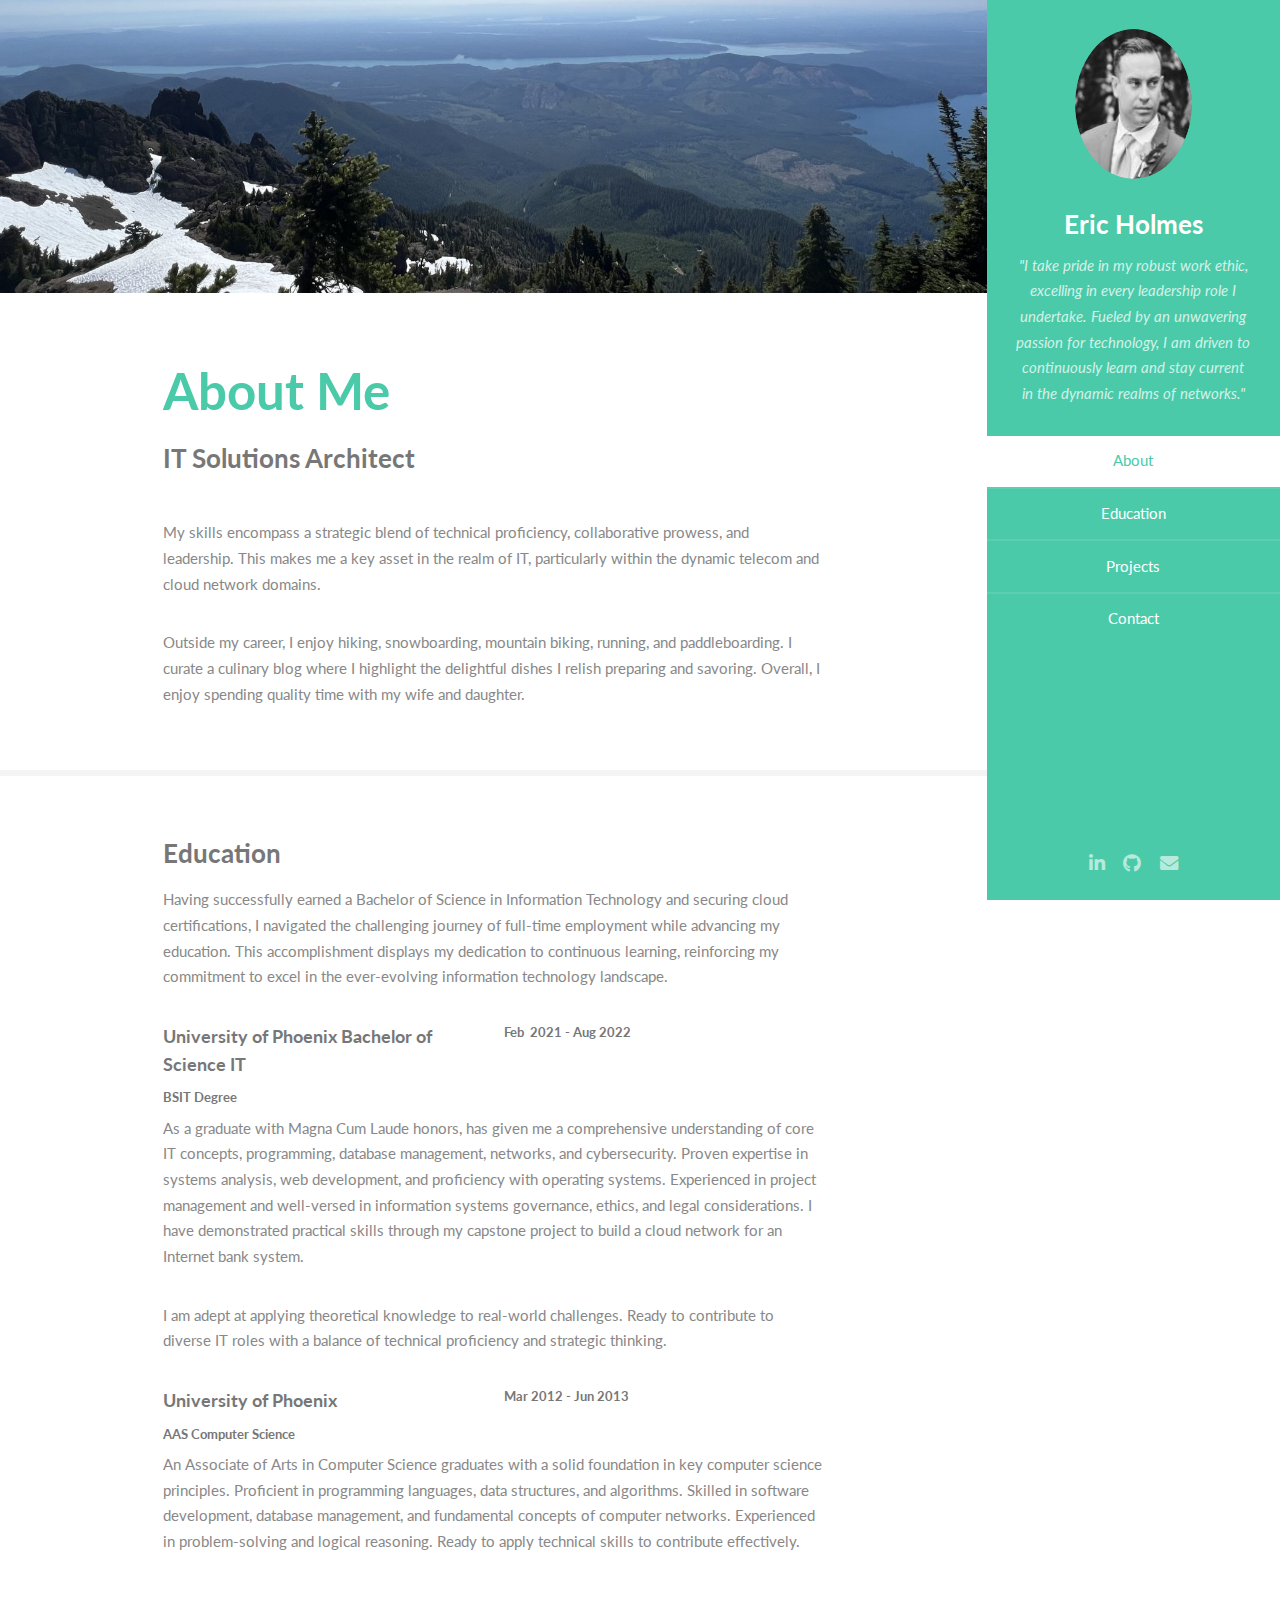
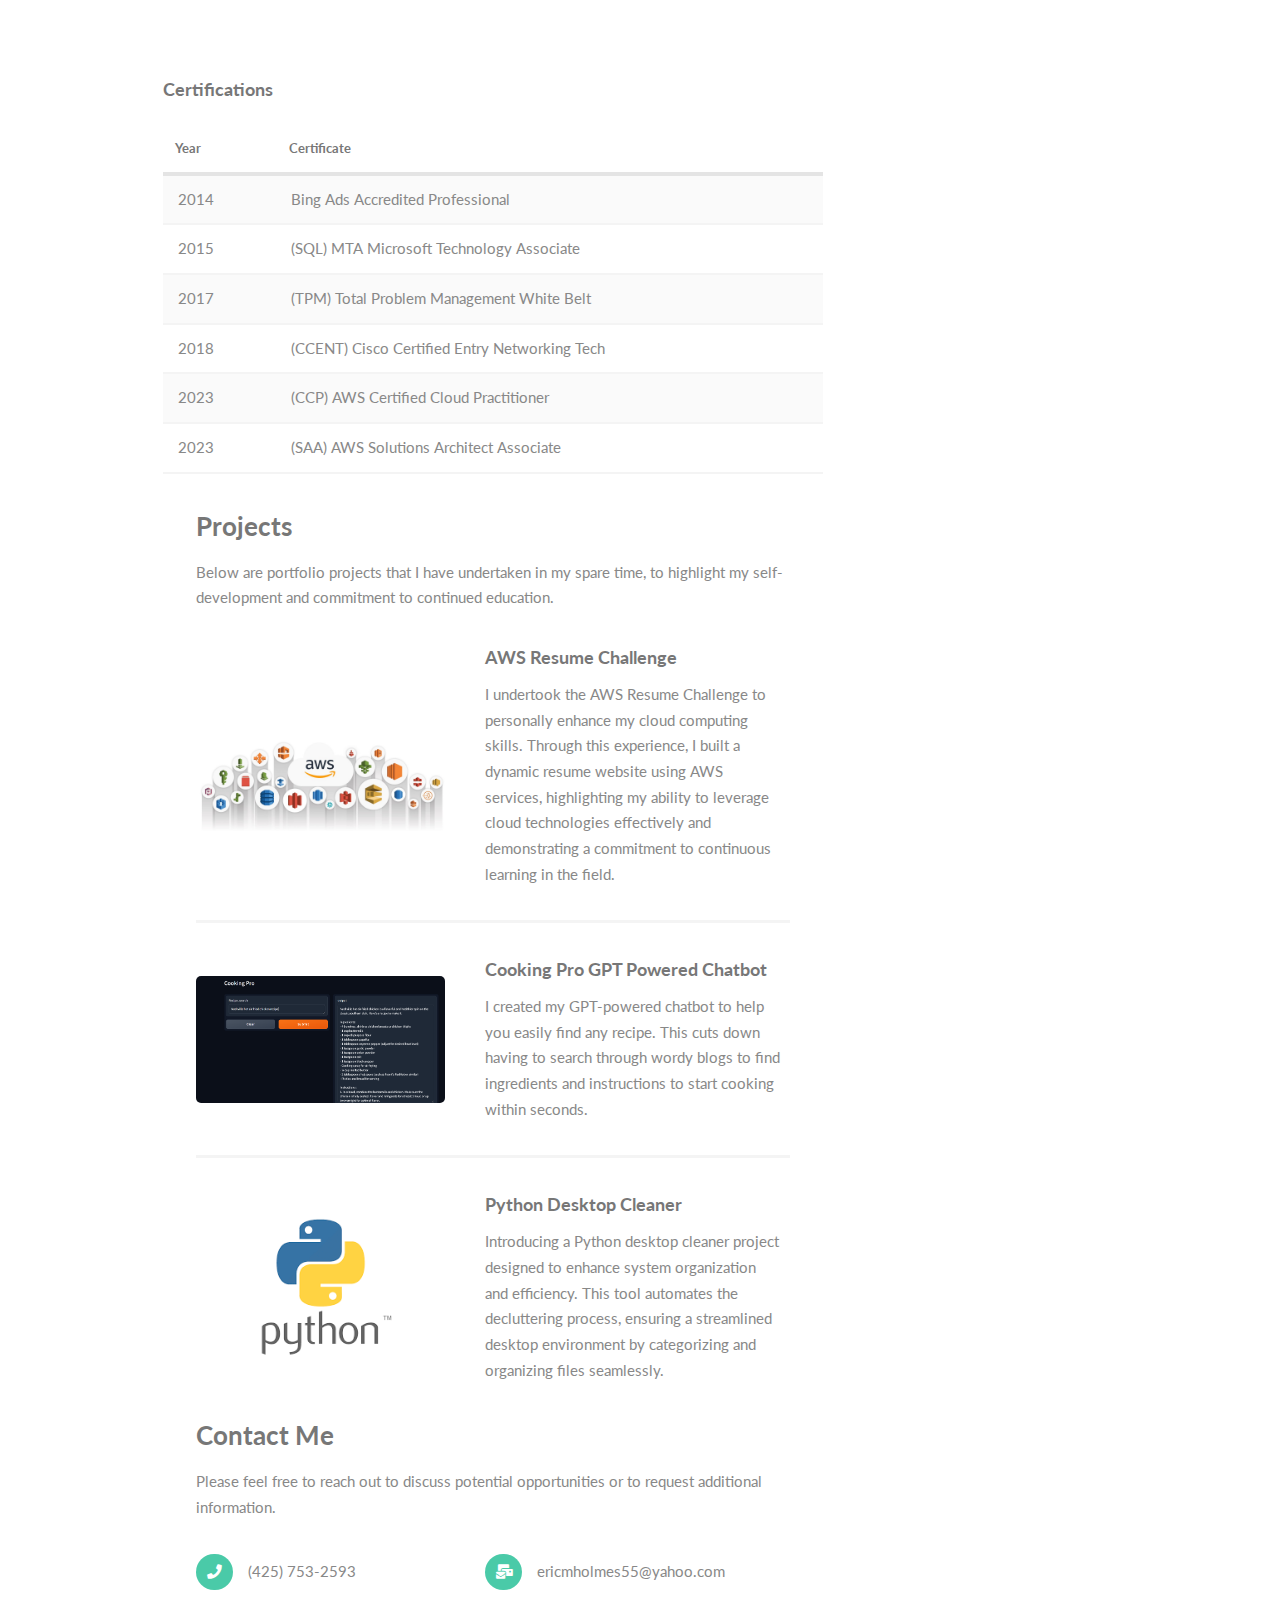
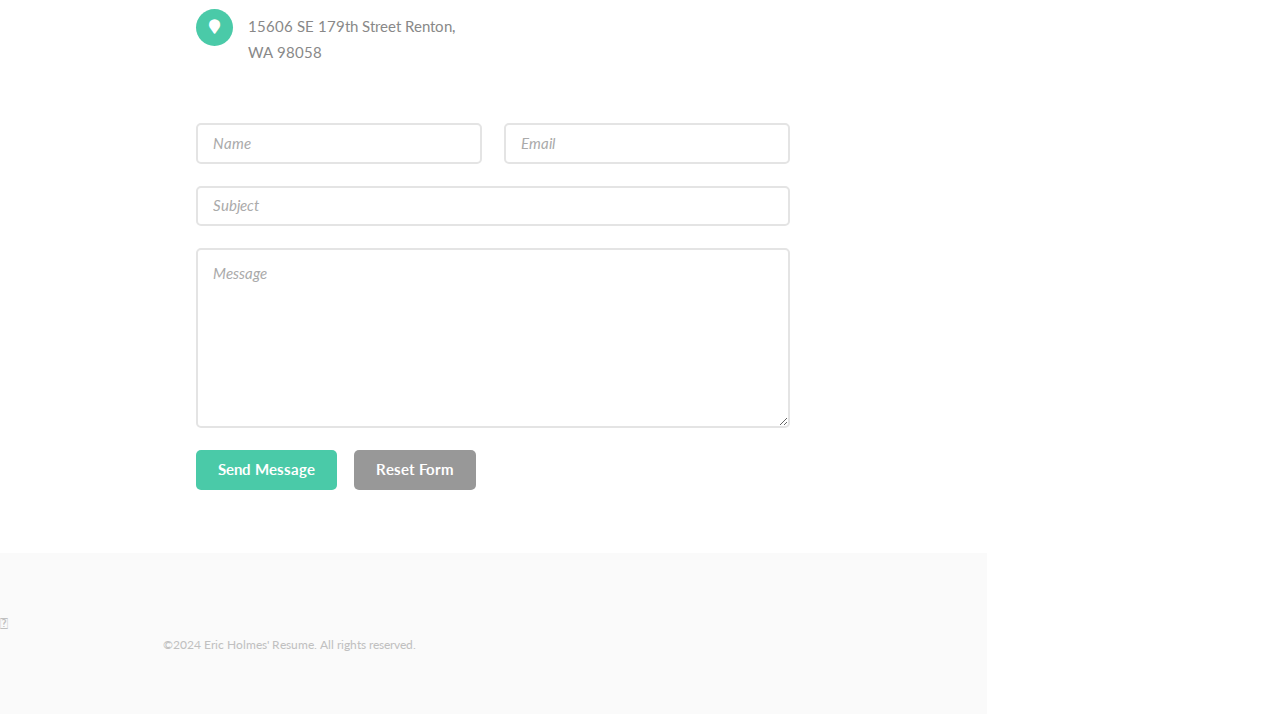
==== Website/index.html @ 9b48495c "html update" ====
<!DOCTYPE HTML>
<!--
Eric's Resume
-->
<html>
	<head>
		<title>Eric H Resume</title>
		<meta charset="utf-8" />
		<meta name="viewport" content="width=device-width, initial-scale=1, user-scalable=no" />
		<link rel="stylesheet" href="assets/css/main.css" />
	</head>
	<body class="is-preload">

		    <!-- Header -->
			<section id="header">
				<header>
					<span class="image avatar"><img src="images/IMG_2244.JPG" alt="" /></span>
					<h1 id="logo"><a href="#">Eric Holmes</a></h1>
					<p>"I take pride in my robust work ethic, excelling in every leadership role I undertake. Fueled by an unwavering passion for technology, I am driven to continuously learn and stay current in the dynamic realms of networks."</p>
				</header>
				<nav id="nav">
					<ul>
						<li><a href="#one" class="active">About</a></li>
						<li><a href="#two">Education</a></li>
						<li><a href="#three">Projects</a></li>
						<li><a href="#four">Contact</a></li>
					</ul>
				</nav>
				<footer>
					<ul class="icons">
						<li><a href="https://www.linkedin.com/in/eric-holmes-67002077/" class="icon brands fa-linkedin-in"><span class="label">LinkedIn</span></a></li>
						<li><a href="https://github.com/Holm3zkills" class="icon brands fa-github"><span class="label">GitHub</span></a></li>
						<li><a href="mailto:ericmholmes55@yahoo.com" class="icon solid fa-envelope"><span class="label">Email</span></a></li>
					</ul>
				</footer>
			</section>

		<!-- Wrapper -->
			<div id="wrapper">

				<!-- Main -->
					<div id="main">

						<!-- One -->
							<section id="one">
								<div class="image main" data-position="center">
									<img src="images/banner1.jpg" alt="" />
								</div>
								<div class="container">
									<header class="major">
										
										<h2>About Me</h2>
										<p>IT Solutions Architect</p>
									</header>
									
									<p>My skills encompass a strategic blend of technical proficiency, collaborative prowess, and leadership. This makes me a key asset in the realm of IT, particularly within the dynamic telecom and cloud network domains.</p>
									<p>Outside my career, I enjoy hiking, snowboarding, mountain biking, running, and paddleboarding. I curate a culinary blog where I highlight the delightful dishes I relish preparing and savoring. Overall, I enjoy spending quality time with my wife and daughter.</p>
								</div>
							</section>

						<!-- Two -->
							<section id="two">
								<div class="container">
									<h3>Education</h3>
									<p>Having successfully earned a Bachelor of Science in Information Technology and securing cloud certifications, I navigated the challenging journey of full-time employment while advancing my education. This accomplishment displays my dedication to continuous learning, reinforcing my commitment to excel in the ever-evolving information technology landscape.</p>
									
										<div class="row">
										<div class="col-6">
										  <h4>University of Phoenix Bachelor of Science IT&nbsp;</h4>
										</div>
										<div class="col-6">
										  <h5 class="text-right"><span aria-hidden="true"></span> Feb&nbsp; 2021 - Aug 2022</h5>
										</div>
									  </div>
									  <h5><span class="badge badge-secondary">BSIT Degree</span></h5>
									  <p>As a graduate with Magna Cum Laude honors, has given me a comprehensive understanding of core IT concepts, programming, database management, networks, and cybersecurity. Proven expertise in systems analysis, web development, and proficiency with operating systems. Experienced in project management and well-versed in information systems governance, ethics, and legal considerations. I have demonstrated practical skills through my capstone project to build a cloud network for an Internet bank system.&nbsp; &nbsp;&nbsp;</p>
									  <p>I am adept at applying theoretical knowledge to real-world challenges. Ready to contribute to diverse IT roles with a balance of technical proficiency and strategic thinking.&nbsp; &nbsp;&nbsp;</p>
							<div class="row">
									<div class="col-6">
										  <h4>University of Phoenix&nbsp;</h4>
										</div>
										<div class="col-6">
										  <h5 class="text-right"><span aria-hidden="true"></span> Mar 2012 - Jun 2013</h5>
										</div>
									  </div>
									  <h5><span class="badge badge-secondary">AAS Computer Science</span></h5>
									  <p>An Associate of Arts in Computer Science graduates with a solid foundation in key computer science principles. Proficient in programming languages, data structures, and algorithms. Skilled in software development, database management, and fundamental concepts of computer networks. Experienced in problem-solving and logical reasoning. Ready to apply technical skills to contribute effectively.</p>
									</div>
								
								<div class="container">
									<div class="col-6">
										<h4><span class="text-center">Certifications</span></h4>
								<p><table border="1">
												<thead>
													<tr>
														<th>&nbsp;Year</th>
														<th>&nbsp;Certificate</th>
													</tr>
												</thead>
												<tbody>
													<tr>
														<td>&nbsp;2014 &nbsp;</td>
														<td>&nbsp;Bing Ads Accredited Professional</td>
													</tr>
													<tr>
														<td>&nbsp;2015 </td>
														<td>&nbsp;(SQL) MTA Microsoft Technology Associate</td>
													</tr>
													<tr>
														<td>&nbsp;2017 </td>
														<td>&nbsp;(TPM) Total Problem Management White Belt </td>
													</tr>
													<tr>
														<td>&nbsp;2018 </td>
														<td>&nbsp;(CCENT) Cisco Certified Entry Networking Tech</td>
													</tr>
													<tr>
														<td>&nbsp;2023 </td>
														<td>&nbsp;(CCP) AWS Certified Cloud Practitioner</td>
													</tr>
													<tr>
														<td>&nbsp;2023 </td>
														<td>&nbsp;(SAA) AWS Solutions Architect Associate </td>
													</tr>
												</tbody>
											</table></p>
								</div>

						<!-- Three -->
							<section id="three">
								<div class="container">
									<h3>Projects</h3>
									<p>Below are portfolio projects that I have undertaken in my spare time, to highlight my self-development and commitment to continued education.</p>
									<div class="features">
										<article>
											<a href="#" class="image"><img src="images/Group-169-3.jpg" alt="" /></a>
											<div class="inner">
												<h4>AWS Resume Challenge&nbsp;</h4>
												<p>I undertook the AWS Resume Challenge to personally enhance my cloud computing skills. Through this experience, I built a dynamic resume website using AWS services, highlighting my ability to leverage cloud technologies effectively and demonstrating a commitment to continuous learning in the field.</p>
											</div>
										</article>
										<article>
											<a href="#" class="image"><img src="images/Cookingpro.PNG" alt="" /></a>
											<div class="inner">
												<h4>Cooking Pro  GPT Powered Chatbot&nbsp;</h4>
												<p>I created my GPT-powered chatbot to help you easily find any recipe. This cuts down having to search through wordy blogs to find ingredients and instructions to start cooking within seconds.</p>
											</div>
										</article>
										<article>
											<a href="#" class="image"><img src="images/Python.png" alt="" /></a>
											<div class="inner">
												<h4>Python Desktop Cleaner&nbsp;</h4>
												<p>Introducing a Python desktop cleaner project designed to enhance system organization and efficiency. This tool automates the decluttering process, ensuring a streamlined desktop environment by categorizing and organizing files seamlessly.</p>
											</div>
										</article>
									</div>
								</div>
							</section>

						<!-- Four -->
							<section id="four">
								<div class="container">
									<h3>Contact Me</h3>
									<p>Please feel free to reach out to discuss potential opportunities or to request additional information.									<ul class="feature-icons">
										<li class="icon solid fa-phone">(425) 753-2593</li>
										<li class="icon solid fa-mail-bulk">ericmholmes55@yahoo.com</li>
										<li class="icon solid fa-map-marker">15606 SE 179th Street Renton, WA 98058</li>
									</ul></p>
									<form method="post" action="mailto:ericmholmes55@yahoo.com">
										<div class="row gtr-uniform">
											<div class="col-6 col-12-xsmall"><input type="text" id="name" placeholder="Name" required /></div>
											<div class="col-6 col-12-xsmall"><input type="email" name="email" id="email" placeholder="Email" /></div>
											<div class="col-12"><input type="text" id="subject" placeholder="Subject" /></div>
											<div class="col-12"><textarea name="message" id="message" placeholder="Message" rows="6"></textarea></div>
											<div class="col-12">
												<ul class="actions">
													<li><input type="submit" class="primary" value="Send Message"/></li>
													<li><input type="reset" value="Reset Form" /></li>
												</ul>
											</div>
										</div>
									</form>
								</div>
							</section>

						<!-- Five -->
						<!--
							<section id="five">
								<div class="container">
									<h3>Elements</h3>

									<section>
										<h4>Text</h4>
										<p>This is <b>bold</b> and this is <strong>strong</strong>. This is <i>italic</i> and this is <em>emphasized</em>.
										This is <sup>superscript</sup> text and this is <sub>subscript</sub> text.
										This is <u>underlined</u> and this is code: <code>for (;;) { ... }</code>. Finally, <a href="#">this is a link</a>.</p>
										<hr />
										<header>
											<h4>Heading with a Subtitle</h4>
											<p>Lorem ipsum dolor sit amet nullam id egestas urna aliquam</p>
										</header>
										<p>Nunc lacinia ante nunc ac lobortis. Interdum adipiscing gravida odio porttitor sem non mi integer non faucibus ornare mi ut ante amet placerat aliquet. Volutpat eu sed ante lacinia sapien lorem accumsan varius montes viverra nibh in adipiscing blandit tempus accumsan.</p>
										<header>
											<h5>Heading with a Subtitle</h5>
											<p>Lorem ipsum dolor sit amet nullam id egestas urna aliquam</p>
										</header>
										<p>Nunc lacinia ante nunc ac lobortis. Interdum adipiscing gravida odio porttitor sem non mi integer non faucibus ornare mi ut ante amet placerat aliquet. Volutpat eu sed ante lacinia sapien lorem accumsan varius montes viverra nibh in adipiscing blandit tempus accumsan.</p>
										<hr />
										<h2>Heading Level 2</h2>
										<h3>Heading Level 3</h3>
										<h4>Heading Level 4</h4>
										<h5>Heading Level 5</h5>
										<h6>Heading Level 6</h6>
										<hr />
										<h5>Blockquote</h5>
										<blockquote>Fringilla nisl. Donec accumsan interdum nisi, quis tincidunt felis sagittis eget tempus euismod. Vestibulum ante ipsum primis in faucibus vestibulum. Blandit adipiscing eu felis iaculis volutpat ac adipiscing accumsan faucibus. Vestibulum ante ipsum primis in faucibus lorem ipsum dolor sit amet nullam adipiscing eu felis.</blockquote>
										<h5>Preformatted</h5>
										<pre><code>i = 0;

while (!deck.isInOrder()) {
    print 'Iteration ' + i;
    deck.shuffle();
    i++;
}

print 'It took ' + i + ' iterations to sort the deck.';</code></pre>
									</section>

									<section>
										<h4>Lists</h4>
										<div class="row">
											<div class="col-6 col-12-xsmall">
												<h5>Unordered</h5>
												<ul>
													<li>Dolor pulvinar etiam magna etiam.</li>
													<li>Sagittis adipiscing lorem eleifend.</li>
													<li>Felis enim feugiat dolore viverra.</li>
												</ul>
												<h5>Alternate</h5>
												<ul class="alt">
													<li>Dolor pulvinar etiam magna etiam.</li>
													<li>Sagittis adipiscing lorem eleifend.</li>
													<li>Felis enim feugiat dolore viverra.</li>
												</ul>
											</div>
											<div class="col-6 col-12-xsmall">
												<h5>Ordered</h5>
												<ol>
													<li>Dolor pulvinar etiam magna etiam.</li>
													<li>Etiam vel felis at lorem sed viverra.</li>
													<li>Felis enim feugiat dolore viverra.</li>
													<li>Dolor pulvinar etiam magna etiam.</li>
													<li>Etiam vel felis at lorem sed viverra.</li>
													<li>Felis enim feugiat dolore viverra.</li>
												</ol>
												<h5>Icons</h5>
												<ul class="icons">
													<li><a href="#" class="icon brands fa-twitter"><span class="label">Twitter</span></a></li>
													<li><a href="#" class="icon brands fa-facebook-f"><span class="label">Facebook</span></a></li>
													<li><a href="#" class="icon brands fa-instagram"><span class="label">Instagram</span></a></li>
													<li><a href="#" class="icon brands fa-github"><span class="label">Github</span></a></li>
													<li><a href="#" class="icon brands fa-dribbble"><span class="label">Dribbble</span></a></li>
													<li><a href="#" class="icon brands fa-tumblr"><span class="label">Tumblr</span></a></li>
												</ul>
											</div>
										</div>
										<h5>Actions</h5>
										<ul class="actions">
											<li><a href="#" class="button primary">Default</a></li>
											<li><a href="#" class="button">Default</a></li>
											<li><a href="#" class="button alt">Default</a></li>
										</ul>
										<ul class="actions small">
											<li><a href="#" class="button primary small">Small</a></li>
											<li><a href="#" class="button small">Small</a></li>
											<li><a href="#" class="button alt small">Small</a></li>
										</ul>
										<div class="row">
											<div class="col-3 col-6-medium col-12-xsmall">
												<ul class="actions stacked">
													<li><a href="#" class="button primary">Default</a></li>
													<li><a href="#" class="button">Default</a></li>
													<li><a href="#" class="button alt">Default</a></li>
												</ul>
											</div>
											<div class="col-3 col-6 col-12-xsmall">
												<ul class="actions stacked">
													<li><a href="#" class="button primary small">Small</a></li>
													<li><a href="#" class="button small">Small</a></li>
													<li><a href="#" class="button alt small">Small</a></li>
												</ul>
											</div>
											<div class="col-3 col-6-medium col-12-xsmall">
												<ul class="actions stacked">
													<li><a href="#" class="button primary fit">Default</a></li>
													<li><a href="#" class="button fit">Default</a></li>
													<li><a href="#" class="button alt fit">Default</a></li>
												</ul>
											</div>
											<div class="col-3 col-6-medium col-12-xsmall">
												<ul class="actions stacked">
													<li><a href="#" class="button primary small fit">Small</a></li>
													<li><a href="#" class="button small fit">Small</a></li>
													<li><a href="#" class="button alt small fit">Small</a></li>
												</ul>
											</div>
										</div>
									</section>

									<section>
										<h4>Table</h4>
										<h5>Default</h5>
										<div class="table-wrapper">
											<table>
												<thead>
													<tr>
														<th>Name</th>
														<th>Description</th>
														<th>Price</th>
													</tr>
												</thead>
												<tbody>
													<tr>
														<td>Item One</td>
														<td>Ante turpis integer aliquet porttitor.</td>
														<td>29.99</td>
													</tr>
													<tr>
														<td>Item Two</td>
														<td>Vis ac commodo adipiscing arcu aliquet.</td>
														<td>19.99</td>
													</tr>
													<tr>
														<td>Item Three</td>
														<td> Morbi faucibus arcu accumsan lorem.</td>
														<td>29.99</td>
													</tr>
													<tr>
														<td>Item Four</td>
														<td>Vitae integer tempus condimentum.</td>
														<td>19.99</td>
													</tr>
													<tr>
														<td>Item Five</td>
														<td>Ante turpis integer aliquet porttitor.</td>
														<td>29.99</td>
													</tr>
												</tbody>
												<tfoot>
													<tr>
														<td colspan="2"></td>
														<td>100.00</td>
													</tr>
												</tfoot>
											</table>
										</div>

										<h5>Alternate</h5>
										<div class="table-wrapper">
											<table class="alt">
												<thead>
													<tr>
														<th>Name</th>
														<th>Description</th>
														<th>Price</th>
													</tr>
												</thead>
												<tbody>
													<tr>
														<td>Item One</td>
														<td>Ante turpis integer aliquet porttitor.</td>
														<td>29.99</td>
													</tr>
													<tr>
														<td>Item Two</td>
														<td>Vis ac commodo adipiscing arcu aliquet.</td>
														<td>19.99</td>
													</tr>
													<tr>
														<td>Item Three</td>
														<td> Morbi faucibus arcu accumsan lorem.</td>
														<td>29.99</td>
													</tr>
													<tr>
														<td>Item Four</td>
														<td>Vitae integer tempus condimentum.</td>
														<td>19.99</td>
													</tr>
													<tr>
														<td>Item Five</td>
														<td>Ante turpis integer aliquet porttitor.</td>
														<td>29.99</td>
													</tr>
												</tbody>
												<tfoot>
													<tr>
														<td colspan="2"></td>
														<td>100.00</td>
													</tr>
												</tfoot>
											</table>
										</div>
									</section>

									<section>
										<h4>Buttons</h4>
										<ul class="actions">
											<li><a href="#" class="button primary">Primary</a></li>
											<li><a href="#" class="button">Default</a></li>
											<li><a href="#" class="button alt">Alternate</a></li>
										</ul>
										<ul class="actions">
											<li><a href="#" class="button primary large">Large</a></li>
											<li><a href="#" class="button">Default</a></li>
											<li><a href="#" class="button alt small">Small</a></li>
										</ul>
										<ul class="actions fit">
											<li><a href="#" class="button primary fit">Fit</a></li>
											<li><a href="#" class="button fit">Fit</a></li>
											<li><a href="#" class="button alt fit">Fit</a></li>
										</ul>
										<ul class="actions fit small">
											<li><a href="#" class="button primary fit small">Fit + Small</a></li>
											<li><a href="#" class="button fit small">Fit + Small</a></li>
											<li><a href="#" class="button alt fit small">Fit + Small</a></li>
										</ul>
										<ul class="actions">
											<li><a href="#" class="button primary icon solid fa-download">Icon</a></li>
											<li><a href="#" class="button icon solid fa-download">Icon</a></li>
											<li><a href="#" class="button alt icon solid fa-check">Icon</a></li>
										</ul>
										<ul class="actions">
											<li><span class="button primary disabled">Primary</span></li>
											<li><span class="button disabled">Default</span></li>
											<li><span class="button alt disabled">Alternate</span></li>
										</ul>
									</section>

									<section>
										<h4>Form</h4>
										<form method="post" action="#">
											<div class="row gtr-uniform">
												<div class="col-6 col-12-xsmall">
													<input type="text" name="demo-name" id="demo-name" value="" placeholder="Name" />
												</div>
												<div class="col-6 col-12-xsmall">
													<input type="email" name="demo-email" id="demo-email" value="" placeholder="Email" />
												</div>
												<div class="col-12">
													<select name="demo-category" id="demo-category">
														<option value="">- Category -</option>
														<option value="1">Manufacturing</option>
														<option value="1">Shipping</option>
														<option value="1">Administration</option>
														<option value="1">Human Resources</option>
													</select>
												</div>
												<div class="col-4 col-12-medium">
													<input type="radio" id="demo-priority-low" name="demo-priority" checked>
													<label for="demo-priority-low">Low Priority</label>
												</div>
												<div class="col-4 col-12-medium">
													<input type="radio" id="demo-priority-normal" name="demo-priority">
													<label for="demo-priority-normal">Normal Priority</label>
												</div>
												<div class="col-4 col-12-medium">
													<input type="radio" id="demo-priority-high" name="demo-priority">
													<label for="demo-priority-high">High Priority</label>
												</div>
												<div class="col-6 col-12-medium">
													<input type="checkbox" id="demo-copy" name="demo-copy">
													<label for="demo-copy">Email me a copy of this message</label>
												</div>
												<div class="col-6 col-12-medium">
													<input type="checkbox" id="demo-human" name="demo-human" checked>
													<label for="demo-human">I am a human and not a robot</label>
												</div>
												<div class="col-12">
													<textarea name="demo-message" id="demo-message" placeholder="Enter your message" rows="6"></textarea>
												</div>
												<div class="col-12">
													<ul class="actions">
														<li><input type="submit" value="Send Message" /></li>
														<li><input type="reset" value="Reset" class="alt" /></li>
													</ul>
												</div>
											</div>
										</form>
									</section>

									<section>
										<h4>Image</h4>
										<h5>Fit</h5>
										<span class="image fit"><img src="images/banner.jpg" alt="" /></span>
										<div class="box alt">
											<div class="row gtr-50 gtr-uniform">
												<div class="col-4"><span class="image fit"><img src="images/pic01.jpg" alt="" /></span></div>
												<div class="col-4"><span class="image fit"><img src="images/pic02.jpg" alt="" /></span></div>
												<div class="col-4"><span class="image fit"><img src="images/pic03.jpg" alt="" /></span></div>
												<div class="col-4"><span class="image fit"><img src="images/pic02.jpg" alt="" /></span></div>
												<div class="col-4"><span class="image fit"><img src="images/pic03.jpg" alt="" /></span></div>
												<div class="col-4"><span class="image fit"><img src="images/pic01.jpg" alt="" /></span></div>
												<div class="col-4"><span class="image fit"><img src="images/pic03.jpg" alt="" /></span></div>
												<div class="col-4"><span class="image fit"><img src="images/pic01.jpg" alt="" /></span></div>
												<div class="col-4"><span class="image fit"><img src="images/pic02.jpg" alt="" /></span></div>
											</div>
										</div>
										<h5>Left &amp; Right</h5>
										<p><span class="image left"><img src="images/avatar.jpg" alt="" /></span>Fringilla nisl. Donec accumsan interdum nisi, quis tincidunt felis sagittis eget. tempus euismod. Vestibulum ante ipsum primis in faucibus vestibulum. Blandit adipiscing eu felis iaculis volutpat ac adipiscing accumsan eu faucibus. Integer ac pellentesque praesent tincidunt felis sagittis eget. tempus euismod. Vestibulum ante ipsum primis in faucibus vestibulum. Blandit adipiscing eu felis iaculis volutpat ac adipiscing accumsan eu faucibus. Integer ac pellentesque praesent. Donec accumsan interdum nisi, quis tincidunt felis sagittis eget. tempus euismod. Vestibulum ante ipsum primis in faucibus vestibulum. Blandit adipiscing eu felis iaculis volutpat ac adipiscing accumsan eu faucibus. Integer ac pellentesque praesent tincidunt felis sagittis eget. tempus euismod. Vestibulum ante ipsum primis in faucibus vestibulum. Blandit adipiscing eu felis iaculis volutpat ac adipiscing accumsan eu faucibus. Integer ac pellentesque praesent.</p>
										<p><span class="image right"><img src="images/avatar.jpg" alt="" /></span>Fringilla nisl. Donec accumsan interdum nisi, quis tincidunt felis sagittis eget. tempus euismod. Vestibulum ante ipsum primis in faucibus vestibulum. Blandit adipiscing eu felis iaculis volutpat ac adipiscing accumsan eu faucibus. Integer ac pellentesque praesent tincidunt felis sagittis eget. tempus euismod. Vestibulum ante ipsum primis in faucibus vestibulum. Blandit adipiscing eu felis iaculis volutpat ac adipiscing accumsan eu faucibus. Integer ac pellentesque praesent. Donec accumsan interdum nisi, quis tincidunt felis sagittis eget. tempus euismod. Vestibulum ante ipsum primis in faucibus vestibulum. Blandit adipiscing eu felis iaculis volutpat ac adipiscing accumsan eu faucibus. Integer ac pellentesque praesent tincidunt felis sagittis eget. tempus euismod. Vestibulum ante ipsum primis in faucibus vestibulum. Blandit adipiscing eu felis iaculis volutpat ac adipiscing accumsan eu faucibus. Integer ac pellentesque praesent.</p>
									</section>

								</div>
							</section>
						-->

					</div>

				<!-- Footer -->
					<section class="fa-node-js" id="footer">
						<div class="container">
							<ul class="copyright">
								<li>&copy;2024 Eric Holmes' Resume. All rights reserved.</li>
							</ul>
							</div>
							<div>
							<span class="counter-number"></span>
						</div>
					</section>
		<!-- Scripts -->
			<script src="assets/js/jquery.min.js"></script>
			<script src="assets/js/jquery.scrollex.min.js"></script>
			<script src="assets/js/jquery.scrolly.min.js"></script>
			<script src="assets/js/browser.min.js"></script>
			<script src="assets/js/breakpoints.min.js"></script>
			<script src="assets/js/util.js"></script>
			<script src="assets/js/main.js"></script>
			<script src="assets/js/index.js"></script>
	</body>
</html>
---- Website/assets/css/main.css ----
@import url("fontawesome-all.min.css");
@import url("https://fonts.googleapis.com/css?family=Lato:400,400italic,700,700italic|Source+Code+Pro:400");

/*
	Eric Holmes Personal Portfolio Resume
*/

html, body, div, span, applet, object,
iframe, h1, h2, h3, h4, h5, h6, p, blockquote,
pre, a, abbr, acronym, address, big, cite,
code, del, dfn, em, img, ins, kbd, q, s, samp,
small, strike, strong, sub, sup, tt, var, b,
u, i, center, dl, dt, dd, ol, ul, li, fieldset,
form, label, legend, table, caption, tbody,
tfoot, thead, tr, th, td, article, aside,
canvas, details, embed, figure, figcaption,
footer, header, hgroup, menu, nav, output, ruby,
section, summary, time, mark, audio, video {
	margin: 0;
	padding: 0;
	border: 0;
	font-size: 100%;
	font: inherit;
	vertical-align: baseline;}

article, aside, details, figcaption, figure,
footer, header, hgroup, menu, nav, section {
	display: block;}

body {
	line-height: 1;
}

ol, ul {
	list-style: none;
}

blockquote, q {
	quotes: none;
}

	blockquote:before, blockquote:after, q:before, q:after {
		content: '';
		content: none;
	}

table {
	border-collapse: collapse;
	border-spacing: 0;
}

body {
	-webkit-text-size-adjust: none;
}

mark {
	background-color: transparent;
	color: inherit;
}

input::-moz-focus-inner {
	border: 0;
	padding: 0;
}

input, select, textarea {
	-moz-appearance: none;
	-webkit-appearance: none;
	-ms-appearance: none;
	appearance: none;
}

/* Basic */

	html {
		box-sizing: border-box;
	}

	*, *:before, *:after {
		box-sizing: inherit;
	}

	body {
		background: #fff;
	}

		body.is-preload *, body.is-preload *:before, body.is-preload *:after {
			-moz-animation: none !important;
			-webkit-animation: none !important;
			-ms-animation: none !important;
			animation: none !important;
			-moz-transition: none !important;
			-webkit-transition: none !important;
			-ms-transition: none !important;
			transition: none !important;
		}

	body, input, select, textarea {
		color: #888;
		font-family: "Lato", sans-serif;
		font-size: 16pt;
		font-weight: 400;
		line-height: 1.75em;
	}

	a {
		-moz-transition: color 0.2s ease-in-out, border-color 0.2s ease-in-out;
		-webkit-transition: color 0.2s ease-in-out, border-color 0.2s ease-in-out;
		-ms-transition: color 0.2s ease-in-out, border-color 0.2s ease-in-out;
		transition: color 0.2s ease-in-out, border-color 0.2s ease-in-out;
		border-bottom: solid 1px #e4e4e4;
		color: inherit;
		text-decoration: none;
	}

		a:hover {
			border-bottom-color: transparent;
			color: #4acaa8 !important;
		}

	strong, b {
		color: #777;
		font-weight: 700;
	}

	em, i {
		font-style: italic;
	}

	p {
		margin: 0 0 2.25em 0;
	}

	h1, h2, h3, h4, h5, h6 {
		color: #777;
		font-weight: 700;
		line-height: 1em;
		margin: 0 0 0.5625em 0;
	}

		h1 a, h2 a, h3 a, h4 a, h5 a, h6 a {
			border: 0;
			color: inherit;
			text-decoration: none;
		}

	h2 {
		font-size: 2em;
		line-height: 1.5em;
	}

	h3 {
		font-size: 1.75em;
		line-height: 1.5em;
	}

	h4 {
		font-size: 1.25em;
		line-height: 1.5em;
	}

	h5 {
		font-size: 0.9em;
		line-height: 1.5em;
	}

	h6 {
		font-size: 0.7em;
		line-height: 1.5em;
	}

	sub {
		font-size: 0.8em;
		position: relative;
		top: 0.5em;
	}

	sup {
		font-size: 0.8em;
		position: relative;
		top: -0.5em;
	}

	hr {
		border: 0;
		border-bottom: solid 2px #f4f4f4;
		margin: 2.25em 0;
	}

		hr.major {
			margin: 3.375em 0;
		}

	blockquote {
		border-left: solid 8px #e4e4e4;
		font-style: italic;
		margin: 0 0 2.25em 0;
		padding: 0.5em 0 0.5em 2em;
	}

	code {
		background: #555;
		border-radius: 5px;
		color: #fff;
		font-family: "Source Code Pro", monospace;
		font-size: 0.9em;
		margin: 0 0.25em;
		padding: 0.25em 0.65em;
	}

	pre {
		font-family: "Source Code Pro", monospace;
		font-size: 0.9em;
		margin: 0 0 2.25em 0;
	}

		pre code {
			-webkit-overflow-scrolling: touch;
			display: block;
			line-height: 1.5em;
			overflow-x: auto;
			padding: 1em 1.5em;
		}

	.align-left {
		text-align: left;
	}

	.align-center {
		text-align: center;
	}

	.align-right {
		text-align: right;
	}

/* Row */

	.row {
		display: flex;
		flex-wrap: wrap;
		box-sizing: border-box;
		align-items: stretch;
	}

		.row > * {
			box-sizing: border-box;
		}

		.row.gtr-uniform > * > :last-child {
			margin-bottom: 0;
		}

		.row.aln-left {
			justify-content: flex-start;
		}

		.row.aln-center {
			justify-content: center;
		}

		.row.aln-right {
			justify-content: flex-end;
		}

		.row.aln-top {
			align-items: flex-start;
		}

		.row.aln-middle {
			align-items: center;
		}

		.row.aln-bottom {
			align-items: flex-end;
		}

		.row > .imp {
			order: -1;
		}

		.row > .col-1 {
			width: 8.33333%;
		}

		.row > .off-1 {
			margin-left: 8.33333%;
		}

		.row > .col-2 {
			width: 16.66667%;
		}

		.row > .off-2 {
			margin-left: 16.66667%;
		}

		.row > .col-3 {
			width: 25%;
		}

		.row > .off-3 {
			margin-left: 25%;
		}

		.row > .col-4 {
			width: 33.33333%;
		}

		.row > .off-4 {
			margin-left: 33.33333%;
		}

		.row > .col-5 {
			width: 41.66667%;
		}

		.row > .off-5 {
			margin-left: 41.66667%;
		}

		.row > .col-6 {
			width: 50%;
		}

		.row > .off-6 {
			margin-left: 50%;
		}

		.row > .col-7 {
			width: 58.33333%;
		}

		.row > .off-7 {
			margin-left: 58.33333%;
		}

		.row > .col-8 {
			width: 66.66667%;
		}

		.row > .off-8 {
			margin-left: 66.66667%;
		}

		.row > .col-9 {
			width: 75%;
		}

		.row > .off-9 {
			margin-left: 75%;
		}

		.row > .col-10 {
			width: 83.33333%;
		}

		.row > .off-10 {
			margin-left: 83.33333%;
		}

		.row > .col-11 {
			width: 91.66667%;
		}

		.row > .off-11 {
			margin-left: 91.66667%;
		}

		.row > .col-12 {
			width: 100%;
		}

		.row > .off-12 {
			margin-left: 100%;
		}

		.row.gtr-0 {
			margin-top: 0;
			margin-left: 0em;
		}

			.row.gtr-0 > * {
				padding: 0 0 0 0em;
			}

			.row.gtr-0.gtr-uniform {
				margin-top: 0em;
			}

				.row.gtr-0.gtr-uniform > * {
					padding-top: 0em;
				}

		.row.gtr-25 {
			margin-top: 0;
			margin-left: -0.5em;
		}

			.row.gtr-25 > * {
				padding: 0 0 0 0.5em;
			}

			.row.gtr-25.gtr-uniform {
				margin-top: -0.5em;
			}

				.row.gtr-25.gtr-uniform > * {
					padding-top: 0.5em;
				}

		.row.gtr-50 {
			margin-top: 0;
			margin-left: -1em;
		}

			.row.gtr-50 > * {
				padding: 0 0 0 1em;
			}

			.row.gtr-50.gtr-uniform {
				margin-top: -1em;
			}

				.row.gtr-50.gtr-uniform > * {
					padding-top: 1em;
				}

		.row {
			margin-top: 0;
			margin-left: -2em;
		}

			.row > * {
				padding: 0 0 0 2em;
			}

			.row.gtr-uniform {
				margin-top: -2em;
			}

				.row.gtr-uniform > * {
					padding-top: 2em;
				}

		.row.gtr-150 {
			margin-top: 0;
			margin-left: -3em;
		}

			.row.gtr-150 > * {
				padding: 0 0 0 3em;
			}

			.row.gtr-150.gtr-uniform {
				margin-top: -3em;
			}

				.row.gtr-150.gtr-uniform > * {
					padding-top: 3em;
				}

		.row.gtr-200 {
			margin-top: 0;
			margin-left: -4em;
		}

			.row.gtr-200 > * {
				padding: 0 0 0 4em;
			}

			.row.gtr-200.gtr-uniform {
				margin-top: -4em;
			}

				.row.gtr-200.gtr-uniform > * {
					padding-top: 4em;
				}

		@media screen and (max-width: 1680px) {

			.row {
				display: flex;
				flex-wrap: wrap;
				box-sizing: border-box;
				align-items: stretch;
			}

				.row > * {
					box-sizing: border-box;
				}

				.row.gtr-uniform > * > :last-child {
					margin-bottom: 0;
				}

				.row.aln-left {
					justify-content: flex-start;
				}

				.row.aln-center {
					justify-content: center;
				}

				.row.aln-right {
					justify-content: flex-end;
				}

				.row.aln-top {
					align-items: flex-start;
				}

				.row.aln-middle {
					align-items: center;
				}

				.row.aln-bottom {
					align-items: flex-end;
				}

				.row > .imp-xlarge {
					order: -1;
				}

				.row > .col-1-xlarge {
					width: 8.33333%;
				}

				.row > .off-1-xlarge {
					margin-left: 8.33333%;
				}

				.row > .col-2-xlarge {
					width: 16.66667%;
				}

				.row > .off-2-xlarge {
					margin-left: 16.66667%;
				}

				.row > .col-3-xlarge {
					width: 25%;
				}

				.row > .off-3-xlarge {
					margin-left: 25%;
				}

				.row > .col-4-xlarge {
					width: 33.33333%;
				}

				.row > .off-4-xlarge {
					margin-left: 33.33333%;
				}

				.row > .col-5-xlarge {
					width: 41.66667%;
				}

				.row > .off-5-xlarge {
					margin-left: 41.66667%;
				}

				.row > .col-6-xlarge {
					width: 50%;
				}

				.row > .off-6-xlarge {
					margin-left: 50%;
				}

				.row > .col-7-xlarge {
					width: 58.33333%;
				}

				.row > .off-7-xlarge {
					margin-left: 58.33333%;
				}

				.row > .col-8-xlarge {
					width: 66.66667%;
				}

				.row > .off-8-xlarge {
					margin-left: 66.66667%;
				}

				.row > .col-9-xlarge {
					width: 75%;
				}

				.row > .off-9-xlarge {
					margin-left: 75%;
				}

				.row > .col-10-xlarge {
					width: 83.33333%;
				}

				.row > .off-10-xlarge {
					margin-left: 83.33333%;
				}

				.row > .col-11-xlarge {
					width: 91.66667%;
				}

				.row > .off-11-xlarge {
					margin-left: 91.66667%;
				}

				.row > .col-12-xlarge {
					width: 100%;
				}

				.row > .off-12-xlarge {
					margin-left: 100%;
				}

				.row.gtr-0 {
					margin-top: 0;
					margin-left: 0em;
				}

					.row.gtr-0 > * {
						padding: 0 0 0 0em;
					}

					.row.gtr-0.gtr-uniform {
						margin-top: 0em;
					}

						.row.gtr-0.gtr-uniform > * {
							padding-top: 0em;
						}

				.row.gtr-25 {
					margin-top: 0;
					margin-left: -0.5em;
				}

					.row.gtr-25 > * {
						padding: 0 0 0 0.5em;
					}

					.row.gtr-25.gtr-uniform {
						margin-top: -0.5em;
					}

						.row.gtr-25.gtr-uniform > * {
							padding-top: 0.5em;
						}

				.row.gtr-50 {
					margin-top: 0;
					margin-left: -1em;
				}

					.row.gtr-50 > * {
						padding: 0 0 0 1em;
					}

					.row.gtr-50.gtr-uniform {
						margin-top: -1em;
					}

						.row.gtr-50.gtr-uniform > * {
							padding-top: 1em;
						}

				.row {
					margin-top: 0;
					margin-left: -2em;
				}

					.row > * {
						padding: 0 0 0 2em;
					}

					.row.gtr-uniform {
						margin-top: -2em;
					}

						.row.gtr-uniform > * {
							padding-top: 2em;
						}

				.row.gtr-150 {
					margin-top: 0;
					margin-left: -3em;
				}

					.row.gtr-150 > * {
						padding: 0 0 0 3em;
					}

					.row.gtr-150.gtr-uniform {
						margin-top: -3em;
					}

						.row.gtr-150.gtr-uniform > * {
							padding-top: 3em;
						}

				.row.gtr-200 {
					margin-top: 0;
					margin-left: -4em;
				}

					.row.gtr-200 > * {
						padding: 0 0 0 4em;
					}

					.row.gtr-200.gtr-uniform {
						margin-top: -4em;
					}

						.row.gtr-200.gtr-uniform > * {
							padding-top: 4em;
						}

		}

		@media screen and (max-width: 1280px) {

			.row {
				display: flex;
				flex-wrap: wrap;
				box-sizing: border-box;
				align-items: stretch;
			}

				.row > * {
					box-sizing: border-box;
				}

				.row.gtr-uniform > * > :last-child {
					margin-bottom: 0;
				}

				.row.aln-left {
					justify-content: flex-start;
				}

				.row.aln-center {
					justify-content: center;
				}

				.row.aln-right {
					justify-content: flex-end;
				}

				.row.aln-top {
					align-items: flex-start;
				}

				.row.aln-middle {
					align-items: center;
				}

				.row.aln-bottom {
					align-items: flex-end;
				}

				.row > .imp-large {
					order: -1;
				}

				.row > .col-1-large {
					width: 8.33333%;
				}

				.row > .off-1-large {
					margin-left: 8.33333%;
				}

				.row > .col-2-large {
					width: 16.66667%;
				}

				.row > .off-2-large {
					margin-left: 16.66667%;
				}

				.row > .col-3-large {
					width: 25%;
				}

				.row > .off-3-large {
					margin-left: 25%;
				}

				.row > .col-4-large {
					width: 33.33333%;
				}

				.row > .off-4-large {
					margin-left: 33.33333%;
				}

				.row > .col-5-large {
					width: 41.66667%;
				}

				.row > .off-5-large {
					margin-left: 41.66667%;
				}

				.row > .col-6-large {
					width: 50%;
				}

				.row > .off-6-large {
					margin-left: 50%;
				}

				.row > .col-7-large {
					width: 58.33333%;
				}

				.row > .off-7-large {
					margin-left: 58.33333%;
				}

				.row > .col-8-large {
					width: 66.66667%;
				}

				.row > .off-8-large {
					margin-left: 66.66667%;
				}

				.row > .col-9-large {
					width: 75%;
				}

				.row > .off-9-large {
					margin-left: 75%;
				}

				.row > .col-10-large {
					width: 83.33333%;
				}

				.row > .off-10-large {
					margin-left: 83.33333%;
				}

				.row > .col-11-large {
					width: 91.66667%;
				}

				.row > .off-11-large {
					margin-left: 91.66667%;
				}

				.row > .col-12-large {
					width: 100%;
				}

				.row > .off-12-large {
					margin-left: 100%;
				}

				.row.gtr-0 {
					margin-top: 0;
					margin-left: 0em;
				}

					.row.gtr-0 > * {
						padding: 0 0 0 0em;
					}

					.row.gtr-0.gtr-uniform {
						margin-top: 0em;
					}

						.row.gtr-0.gtr-uniform > * {
							padding-top: 0em;
						}

				.row.gtr-25 {
					margin-top: 0;
					margin-left: -0.375em;
				}

					.row.gtr-25 > * {
						padding: 0 0 0 0.375em;
					}

					.row.gtr-25.gtr-uniform {
						margin-top: -0.375em;
					}

						.row.gtr-25.gtr-uniform > * {
							padding-top: 0.375em;
						}

				.row.gtr-50 {
					margin-top: 0;
					margin-left: -0.75em;
				}

					.row.gtr-50 > * {
						padding: 0 0 0 0.75em;
					}

					.row.gtr-50.gtr-uniform {
						margin-top: -0.75em;
					}

						.row.gtr-50.gtr-uniform > * {
							padding-top: 0.75em;
						}

				.row {
					margin-top: 0;
					margin-left: -1.5em;
				}

					.row > * {
						padding: 0 0 0 1.5em;
					}

					.row.gtr-uniform {
						margin-top: -1.5em;
					}

						.row.gtr-uniform > * {
							padding-top: 1.5em;
						}

				.row.gtr-150 {
					margin-top: 0;
					margin-left: -2.25em;
				}

					.row.gtr-150 > * {
						padding: 0 0 0 2.25em;
					}

					.row.gtr-150.gtr-uniform {
						margin-top: -2.25em;
					}

						.row.gtr-150.gtr-uniform > * {
							padding-top: 2.25em;
						}

				.row.gtr-200 {
					margin-top: 0;
					margin-left: -3em;
				}

					.row.gtr-200 > * {
						padding: 0 0 0 3em;
					}

					.row.gtr-200.gtr-uniform {
						margin-top: -3em;
					}

						.row.gtr-200.gtr-uniform > * {
							padding-top: 3em;
						}

		}

		@media screen and (max-width: 1024px) {

			.row {
				display: flex;
				flex-wrap: wrap;
				box-sizing: border-box;
				align-items: stretch;
			}

				.row > * {
					box-sizing: border-box;
				}

				.row.gtr-uniform > * > :last-child {
					margin-bottom: 0;
				}

				.row.aln-left {
					justify-content: flex-start;
				}

				.row.aln-center {
					justify-content: center;
				}

				.row.aln-right {
					justify-content: flex-end;
				}

				.row.aln-top {
					align-items: flex-start;
				}

				.row.aln-middle {
					align-items: center;
				}

				.row.aln-bottom {
					align-items: flex-end;
				}

				.row > .imp-medium {
					order: -1;
				}

				.row > .col-1-medium {
					width: 8.33333%;
				}

				.row > .off-1-medium {
					margin-left: 8.33333%;
				}

				.row > .col-2-medium {
					width: 16.66667%;
				}

				.row > .off-2-medium {
					margin-left: 16.66667%;
				}

				.row > .col-3-medium {
					width: 25%;
				}

				.row > .off-3-medium {
					margin-left: 25%;
				}

				.row > .col-4-medium {
					width: 33.33333%;
				}

				.row > .off-4-medium {
					margin-left: 33.33333%;
				}

				.row > .col-5-medium {
					width: 41.66667%;
				}

				.row > .off-5-medium {
					margin-left: 41.66667%;
				}

				.row > .col-6-medium {
					width: 50%;
				}

				.row > .off-6-medium {
					margin-left: 50%;
				}

				.row > .col-7-medium {
					width: 58.33333%;
				}

				.row > .off-7-medium {
					margin-left: 58.33333%;
				}

				.row > .col-8-medium {
					width: 66.66667%;
				}

				.row > .off-8-medium {
					margin-left: 66.66667%;
				}

				.row > .col-9-medium {
					width: 75%;
				}

				.row > .off-9-medium {
					margin-left: 75%;
				}

				.row > .col-10-medium {
					width: 83.33333%;
				}

				.row > .off-10-medium {
					margin-left: 83.33333%;
				}

				.row > .col-11-medium {
					width: 91.66667%;
				}

				.row > .off-11-medium {
					margin-left: 91.66667%;
				}

				.row > .col-12-medium {
					width: 100%;
				}

				.row > .off-12-medium {
					margin-left: 100%;
				}

				.row.gtr-0 {
					margin-top: 0;
					margin-left: 0em;
				}

					.row.gtr-0 > * {
						padding: 0 0 0 0em;
					}

					.row.gtr-0.gtr-uniform {
						margin-top: 0em;
					}

						.row.gtr-0.gtr-uniform > * {
							padding-top: 0em;
						}

				.row.gtr-25 {
					margin-top: 0;
					margin-left: -0.375em;
				}

					.row.gtr-25 > * {
						padding: 0 0 0 0.375em;
					}

					.row.gtr-25.gtr-uniform {
						margin-top: -0.375em;
					}

						.row.gtr-25.gtr-uniform > * {
							padding-top: 0.375em;
						}

				.row.gtr-50 {
					margin-top: 0;
					margin-left: -0.75em;
				}

					.row.gtr-50 > * {
						padding: 0 0 0 0.75em;
					}

					.row.gtr-50.gtr-uniform {
						margin-top: -0.75em;
					}

						.row.gtr-50.gtr-uniform > * {
							padding-top: 0.75em;
						}

				.row {
					margin-top: 0;
					margin-left: -1.5em;
				}

					.row > * {
						padding: 0 0 0 1.5em;
					}

					.row.gtr-uniform {
						margin-top: -1.5em;
					}

						.row.gtr-uniform > * {
							padding-top: 1.5em;
						}

				.row.gtr-150 {
					margin-top: 0;
					margin-left: -2.25em;
				}

					.row.gtr-150 > * {
						padding: 0 0 0 2.25em;
					}

					.row.gtr-150.gtr-uniform {
						margin-top: -2.25em;
					}

						.row.gtr-150.gtr-uniform > * {
							padding-top: 2.25em;
						}

				.row.gtr-200 {
					margin-top: 0;
					margin-left: -3em;
				}

					.row.gtr-200 > * {
						padding: 0 0 0 3em;
					}

					.row.gtr-200.gtr-uniform {
						margin-top: -3em;
					}

						.row.gtr-200.gtr-uniform > * {
							padding-top: 3em;
						}

		}

		@media screen and (max-width: 736px) {

			.row {
				display: flex;
				flex-wrap: wrap;
				box-sizing: border-box;
				align-items: stretch;
			}

				.row > * {
					box-sizing: border-box;
				}

				.row.gtr-uniform > * > :last-child {
					margin-bottom: 0;
				}

				.row.aln-left {
					justify-content: flex-start;
				}

				.row.aln-center {
					justify-content: center;
				}

				.row.aln-right {
					justify-content: flex-end;
				}

				.row.aln-top {
					align-items: flex-start;
				}

				.row.aln-middle {
					align-items: center;
				}

				.row.aln-bottom {
					align-items: flex-end;
				}

				.row > .imp-small {
					order: -1;
				}

				.row > .col-1-small {
					width: 8.33333%;
				}

				.row > .off-1-small {
					margin-left: 8.33333%;
				}

				.row > .col-2-small {
					width: 16.66667%;
				}

				.row > .off-2-small {
					margin-left: 16.66667%;
				}

				.row > .col-3-small {
					width: 25%;
				}

				.row > .off-3-small {
					margin-left: 25%;
				}

				.row > .col-4-small {
					width: 33.33333%;
				}

				.row > .off-4-small {
					margin-left: 33.33333%;
				}

				.row > .col-5-small {
					width: 41.66667%;
				}

				.row > .off-5-small {
					margin-left: 41.66667%;
				}

				.row > .col-6-small {
					width: 50%;
				}

				.row > .off-6-small {
					margin-left: 50%;
				}

				.row > .col-7-small {
					width: 58.33333%;
				}

				.row > .off-7-small {
					margin-left: 58.33333%;
				}

				.row > .col-8-small {
					width: 66.66667%;
				}

				.row > .off-8-small {
					margin-left: 66.66667%;
				}

				.row > .col-9-small {
					width: 75%;
				}

				.row > .off-9-small {
					margin-left: 75%;
				}

				.row > .col-10-small {
					width: 83.33333%;
				}

				.row > .off-10-small {
					margin-left: 83.33333%;
				}

				.row > .col-11-small {
					width: 91.66667%;
				}

				.row > .off-11-small {
					margin-left: 91.66667%;
				}

				.row > .col-12-small {
					width: 100%;
				}

				.row > .off-12-small {
					margin-left: 100%;
				}

				.row.gtr-0 {
					margin-top: 0;
					margin-left: 0em;
				}

					.row.gtr-0 > * {
						padding: 0 0 0 0em;
					}

					.row.gtr-0.gtr-uniform {
						margin-top: 0em;
					}

						.row.gtr-0.gtr-uniform > * {
							padding-top: 0em;
						}

				.row.gtr-25 {
					margin-top: 0;
					margin-left: -0.3125em;
				}

					.row.gtr-25 > * {
						padding: 0 0 0 0.3125em;
					}

					.row.gtr-25.gtr-uniform {
						margin-top: -0.3125em;
					}

						.row.gtr-25.gtr-uniform > * {
							padding-top: 0.3125em;
						}

				.row.gtr-50 {
					margin-top: 0;
					margin-left: -0.625em;
				}

					.row.gtr-50 > * {
						padding: 0 0 0 0.625em;
					}

					.row.gtr-50.gtr-uniform {
						margin-top: -0.625em;
					}

						.row.gtr-50.gtr-uniform > * {
							padding-top: 0.625em;
						}

				.row {
					margin-top: 0;
					margin-left: -1.25em;
				}

					.row > * {
						padding: 0 0 0 1.25em;
					}

					.row.gtr-uniform {
						margin-top: -1.25em;
					}

						.row.gtr-uniform > * {
							padding-top: 1.25em;
						}

				.row.gtr-150 {
					margin-top: 0;
					margin-left: -1.875em;
				}

					.row.gtr-150 > * {
						padding: 0 0 0 1.875em;
					}

					.row.gtr-150.gtr-uniform {
						margin-top: -1.875em;
					}

						.row.gtr-150.gtr-uniform > * {
							padding-top: 1.875em;
						}

				.row.gtr-200 {
					margin-top: 0;
					margin-left: -2.5em;
				}

					.row.gtr-200 > * {
						padding: 0 0 0 2.5em;
					}

					.row.gtr-200.gtr-uniform {
						margin-top: -2.5em;
					}

						.row.gtr-200.gtr-uniform > * {
							padding-top: 2.5em;
						}

		}

		@media screen and (max-width: 480px) {

			.row {
				display: flex;
				flex-wrap: wrap;
				box-sizing: border-box;
				align-items: stretch;
			}

				.row > * {
					box-sizing: border-box;
				}

				.row.gtr-uniform > * > :last-child {
					margin-bottom: 0;
				}

				.row.aln-left {
					justify-content: flex-start;
				}

				.row.aln-center {
					justify-content: center;
				}

				.row.aln-right {
					justify-content: flex-end;
				}

				.row.aln-top {
					align-items: flex-start;
				}

				.row.aln-middle {
					align-items: center;
				}

				.row.aln-bottom {
					align-items: flex-end;
				}

				.row > .imp-xsmall {
					order: -1;
				}

				.row > .col-1-xsmall {
					width: 8.33333%;
				}

				.row > .off-1-xsmall {
					margin-left: 8.33333%;
				}

				.row > .col-2-xsmall {
					width: 16.66667%;
				}

				.row > .off-2-xsmall {
					margin-left: 16.66667%;
				}

				.row > .col-3-xsmall {
					width: 25%;
				}

				.row > .off-3-xsmall {
					margin-left: 25%;
				}

				.row > .col-4-xsmall {
					width: 33.33333%;
				}

				.row > .off-4-xsmall {
					margin-left: 33.33333%;
				}

				.row > .col-5-xsmall {
					width: 41.66667%;
				}

				.row > .off-5-xsmall {
					margin-left: 41.66667%;
				}

				.row > .col-6-xsmall {
					width: 50%;
				}

				.row > .off-6-xsmall {
					margin-left: 50%;
				}

				.row > .col-7-xsmall {
					width: 58.33333%;
				}

				.row > .off-7-xsmall {
					margin-left: 58.33333%;
				}

				.row > .col-8-xsmall {
					width: 66.66667%;
				}

				.row > .off-8-xsmall {
					margin-left: 66.66667%;
				}

				.row > .col-9-xsmall {
					width: 75%;
				}

				.row > .off-9-xsmall {
					margin-left: 75%;
				}

				.row > .col-10-xsmall {
					width: 83.33333%;
				}

				.row > .off-10-xsmall {
					margin-left: 83.33333%;
				}

				.row > .col-11-xsmall {
					width: 91.66667%;
				}

				.row > .off-11-xsmall {
					margin-left: 91.66667%;
				}

				.row > .col-12-xsmall {
					width: 100%;
				}

				.row > .off-12-xsmall {
					margin-left: 100%;
				}

				.row.gtr-0 {
					margin-top: 0;
					margin-left: 0em;
				}

					.row.gtr-0 > * {
						padding: 0 0 0 0em;
					}

					.row.gtr-0.gtr-uniform {
						margin-top: 0em;
					}

						.row.gtr-0.gtr-uniform > * {
							padding-top: 0em;
						}

				.row.gtr-25 {
					margin-top: 0;
					margin-left: -0.3125em;
				}

					.row.gtr-25 > * {
						padding: 0 0 0 0.3125em;
					}

					.row.gtr-25.gtr-uniform {
						margin-top: -0.3125em;
					}

						.row.gtr-25.gtr-uniform > * {
							padding-top: 0.3125em;
						}

				.row.gtr-50 {
					margin-top: 0;
					margin-left: -0.625em;
				}

					.row.gtr-50 > * {
						padding: 0 0 0 0.625em;
					}

					.row.gtr-50.gtr-uniform {
						margin-top: -0.625em;
					}

						.row.gtr-50.gtr-uniform > * {
							padding-top: 0.625em;
						}

				.row {
					margin-top: 0;
					margin-left: -1.25em;
				}

					.row > * {
						padding: 0 0 0 1.25em;
					}

					.row.gtr-uniform {
						margin-top: -1.25em;
					}

						.row.gtr-uniform > * {
							padding-top: 1.25em;
						}

				.row.gtr-150 {
					margin-top: 0;
					margin-left: -1.875em;
				}

					.row.gtr-150 > * {
						padding: 0 0 0 1.875em;
					}

					.row.gtr-150.gtr-uniform {
						margin-top: -1.875em;
					}

						.row.gtr-150.gtr-uniform > * {
							padding-top: 1.875em;
						}

				.row.gtr-200 {
					margin-top: 0;
					margin-left: -2.5em;
				}

					.row.gtr-200 > * {
						padding: 0 0 0 2.5em;
					}

					.row.gtr-200.gtr-uniform {
						margin-top: -2.5em;
					}

						.row.gtr-200.gtr-uniform > * {
							padding-top: 2.5em;
						}

		}

/* Container */

	.container {
		margin: 0 auto;
		max-width: calc(100% - 4.5em);
		width: 45em;
	}

		.container.xsmall {
			width: 11.25em;
		}

		.container.small {
			width: 22.5em;
		}

		.container.medium {
			width: 33.75em;
		}

		.container.large {
			width: 56.25em;
		}

		.container.xlarge {
			width: 67.5em;
		}

		.container.max {
			width: 100%;
		}

		@media screen and (max-width: 1024px) {

			.container {
				width: 100% !important;
			}

		}

		@media screen and (max-width: 480px) {

			.container {
				max-width: calc(100% - 3.375em);
			}

		}

/* Section/Article */

	section.special, article.special {
		text-align: center;
	}

	header p {
		color: #aaa;
		position: relative;
		margin: 0 0 1.6875em 0;
	}

	header h2 + p {
		font-size: 1.25em;
		margin-top: -0.5em;
		line-height: 1.5em;
	}

	header h3 + p {
		font-size: 1.1em;
		margin-top: -0.35em;
		line-height: 1.5em;
	}

	header h4 + p,
	header h5 + p,
	header h6 + p {
		font-size: 0.9em;
		margin-top: -0.25em;
		line-height: 1.5em;
	}

	header.major h2 {
		color: #4acaa8;
		font-size: 3.5em;
	}

		header.major h2 + p {
			color: #777;
			font-size: 1.75em;
			font-weight: 700;
			margin-top: -0.75em;
		}

/* Form */

	form {
		margin: 0 0 2.25em 0;
	}

	label {
		color: #777;
		display: block;
		font-size: 0.9em;
		font-weight: 700;
		margin: 0 0 1.125em 0;
	}

	input::-moz-focus-inner {
		border: 0;
		padding: 0;
	}

	input[type="text"],
	input[type="password"],
	input[type="email"],
	select,
	textarea {
		-moz-appearance: none;
		-webkit-appearance: none;
		-ms-appearance: none;
		appearance: none;
		border-radius: 5px;
		border: none;
		border: solid 2px #e4e4e4;
		color: inherit;
		display: block;
		outline: 0;
		padding: 0 1em;
		text-decoration: none;
		width: 100%;
	}

		input[type="text"]:invalid,
		input[type="password"]:invalid,
		input[type="email"]:invalid,
		select:invalid,
		textarea:invalid {
			box-shadow: none;
		}

		input[type="text"]:focus,
		input[type="password"]:focus,
		input[type="email"]:focus,
		select:focus,
		textarea:focus {
			border-color: #4acaa8;
		}

	select {
		background-image: url("data:image/svg+xml;charset=utf8,%3Csvg xmlns='http://www.w3.org/2000/svg' width='40' height='40' preserveAspectRatio='none' viewBox='0 0 40 40'%3E%3Cpath d='M9.4,12.3l10.4,10.4l10.4-10.4c0.2-0.2,0.5-0.4,0.9-0.4c0.3,0,0.6,0.1,0.9,0.4l3.3,3.3c0.2,0.2,0.4,0.5,0.4,0.9 c0,0.4-0.1,0.6-0.4,0.9L20.7,31.9c-0.2,0.2-0.5,0.4-0.9,0.4c-0.3,0-0.6-0.1-0.9-0.4L4.3,17.3c-0.2-0.2-0.4-0.5-0.4-0.9 c0-0.4,0.1-0.6,0.4-0.9l3.3-3.3c0.2-0.2,0.5-0.4,0.9-0.4S9.1,12.1,9.4,12.3z' fill='%23e4e4e4' /%3E%3C/svg%3E");
		background-size: 1.25em;
		background-repeat: no-repeat;
		background-position: calc(100% - 1em) center;
		height: 2.75em;
		padding-right: 2.75em;
		text-overflow: ellipsis;
	}

		select option {
			color: #777;
			background: #fff;
		}

		select:focus::-ms-value {
			background-color: transparent;
		}

		select::-ms-expand {
			display: none;
		}

	input[type="text"],
	input[type="password"],
	input[type="email"],
	select {
		height: 2.75em;
	}

	textarea {
		padding: 0.75em 1em;
	}

	input[type="checkbox"],
	input[type="radio"] {
		-moz-appearance: none;
		-webkit-appearance: none;
		-ms-appearance: none;
		appearance: none;
		display: block;
		float: left;
		margin-right: -2em;
		opacity: 0;
		width: 1em;
		z-index: -1;
	}

		input[type="checkbox"] + label,
		input[type="radio"] + label {
			text-decoration: none;
			color: #888;
			cursor: pointer;
			display: inline-block;
			font-size: 1em;
			font-weight: 400;
			padding-left: 2.4em;
			padding-right: 0.75em;
			position: relative;
		}

			input[type="checkbox"] + label:before,
			input[type="radio"] + label:before {
				-moz-osx-font-smoothing: grayscale;
				-webkit-font-smoothing: antialiased;
				display: inline-block;
				font-style: normal;
				font-variant: normal;
				text-rendering: auto;
				line-height: 1;
				text-transform: none !important;
				font-family: 'Font Awesome 5 Free';
				font-weight: 900;
			}

			input[type="checkbox"] + label:before,
			input[type="radio"] + label:before {
				background: #fafafa;
				border-radius: 5px;
				border: solid 2px #e4e4e4;
				content: '';
				display: inline-block;
				font-size: 0.8em;
				height: 2.0625em;
				left: 0;
				line-height: 2.0625em;
				position: absolute;
				text-align: center;
				top: 0;
				width: 2.0625em;
			}

		input[type="checkbox"]:checked + label:before,
		input[type="radio"]:checked + label:before {
			background: #989898;
			border-color: #989898;
			color: #ffffff;
			content: '\f00c';
		}

		input[type="checkbox"]:focus + label:before,
		input[type="radio"]:focus + label:before {
			border-color: #4acaa8;
		}

	input[type="checkbox"] + label:before {
		border-radius: 5px;
	}

	input[type="radio"] + label:before {
		border-radius: 100%;
	}

	::-webkit-input-placeholder {
		color: #aaa !important;
		font-style: italic;
		opacity: 1.0;
	}

	:-moz-placeholder {
		color: #aaa !important;
		font-style: italic;
		opacity: 1.0;
	}

	::-moz-placeholder {
		color: #aaa !important;
		font-style: italic;
		opacity: 1.0;
	}

	:-ms-input-placeholder {
		color: #aaa !important;
		font-style: italic;
		opacity: 1.0;
	}

/* Box */

	.box {
		border-radius: 5px;
		border: solid 2px #e4e4e4;
		margin-bottom: 2.25em;
		padding: 1.5em;
	}

		.box > :last-child,
		.box > :last-child > :last-child,
		.box > :last-child > :last-child > :last-child {
			margin-bottom: 0;
		}

		.box.alt {
			border: 0;
			border-radius: 0;
			padding: 0;
		}

/* Icon */

	.icon {
		text-decoration: none;
		border-bottom: none;
		position: relative;
	}

		.icon:before {
			-moz-osx-font-smoothing: grayscale;
			-webkit-font-smoothing: antialiased;
			display: inline-block;
			font-style: normal;
			font-variant: normal;
			text-rendering: auto;
			line-height: 1;
			text-transform: none !important;
			font-family: 'Font Awesome 5 Free';
			font-weight: 400;
		}

		.icon > .label {
			display: none;
		}

		.icon:before {
			line-height: inherit;
		}

		.icon.solid:before {
			font-weight: 900;
		}

		.icon.brands:before {
			font-family: 'Font Awesome 5 Brands';
		}

/* Image */

	.image {
		border-radius: 5px;
		border: 0;
		display: inline-block;
		position: relative;
	}

		.image[data-position] img {
			-moz-object-fit: cover;
			-webkit-object-fit: cover;
			-ms-object-fit: cover;
			object-fit: cover;
			display: block;
			position: absolute;
			top: 0;
			left: 0;
			width: 100%;
			height: 100%;
		}

		.image[data-position="top left"] img {
			-moz-object-position: top left;
			-webkit-object-position: top left;
			-ms-object-position: top left;
			object-position: top left;
		}

		.image[data-position="top"] img {
			-moz-object-position: top;
			-webkit-object-position: top;
			-ms-object-position: top;
			object-position: top;
		}

		.image[data-position="top right"] img {
			-moz-object-position: top right;
			-webkit-object-position: top right;
			-ms-object-position: top right;
			object-position: top right;
		}

		.image[data-position="right"] img {
			-moz-object-position: right;
			-webkit-object-position: right;
			-ms-object-position: right;
			object-position: right;
		}

		.image[data-position="bottom right"] img {
			-moz-object-position: bottom right;
			-webkit-object-position: bottom right;
			-ms-object-position: bottom right;
			object-position: bottom right;
		}

		.image[data-position="bottom"] img {
			-moz-object-position: bottom;
			-webkit-object-position: bottom;
			-ms-object-position: bottom;
			object-position: bottom;
		}

		.image[data-position="bottom left"] img {
			-moz-object-position: bottom left;
			-webkit-object-position: bottom left;
			-ms-object-position: bottom left;
			object-position: bottom left;
		}

		.image[data-position="left"] img {
			-moz-object-position: left;
			-webkit-object-position: left;
			-ms-object-position: left;
			object-position: left;
		}

		.image[data-position="center"] img {
			-moz-object-position: center;
			-webkit-object-position: center;
			-ms-object-position: center;
			object-position: center;
		}

		.image[data-position="25% 25%"] img {
			-moz-object-position: 25% 25%;
			-webkit-object-position: 25% 25%;
			-ms-object-position: 25% 25%;
			object-position: 25% 25%;
		}

		.image[data-position="75% 25%"] img {
			-moz-object-position: 75% 25%;
			-webkit-object-position: 75% 25%;
			-ms-object-position: 75% 25%;
			object-position: 75% 25%;
		}

		.image[data-position="75% 75%"] img {
			-moz-object-position: 75% 75%;
			-webkit-object-position: 75% 75%;
			-ms-object-position: 75% 75%;
			object-position: 75% 75%;
		}

		.image[data-position="25% 75%"] img {
			-moz-object-position: 25% 75%;
			-webkit-object-position: 25% 75%;
			-ms-object-position: 25% 75%;
			object-position: 25% 75%;
		}

		.image img {
			border-radius: 5px;
			display: block;
		}

		.image.left {
			float: left;
			margin: 0 2.5em 2em 0;
			top: 0.25em;
		}

		.image.right {
			float: right;
			margin: 0 0 2em 2.5em;
			top: 0.25em;
		}

		.image.fit {
			display: block;
			margin: 0 0 2.25em 0;
			width: 100%;
		}

			.image.fit img {
				display: block;
				width: 100%;
			}

		.image.avatar {
			border-radius: 100%;
			overflow: hidden;
		}

			.image.avatar img {
				border-radius: 100%;
				display: block;
				width: 100%;
			}

		.image.main {
			display: block;
			height: 20em;
			border-radius: 0;
		}

			.image.main img {
				border-radius: 0;
			}

/* List */

	ol {
		list-style: decimal;
		margin: 0 0 2.25em 0;
		padding-left: 1.25em;
	}

		ol li {
			padding-left: 0.25em;
		}

	ul {
		list-style: disc;
		margin: 0 0 2.25em 0;
		padding-left: 1em;
	}

		ul li {
			padding-left: 0.5em;
		}

		ul.alt {
			list-style: none;
			padding-left: 0;
		}

			ul.alt li {
				border-top: solid 2px #f4f4f4;
				padding: 0.5em 0;
			}

				ul.alt li:first-child {
					border-top: 0;
					padding-top: 0;
				}

	dl {
		margin: 0 0 2.25em 0;
	}

/* Actions */

	ul.actions {
		display: -moz-flex;
		display: -webkit-flex;
		display: -ms-flex;
		display: flex;
		cursor: default;
		list-style: none;
		margin-left: -1.125em;
		padding-left: 0;
	}

		ul.actions li {
			padding: 0 0 0 1.125em;
			vertical-align: middle;
		}

		ul.actions.special {
			-moz-justify-content: center;
			-webkit-justify-content: center;
			-ms-justify-content: center;
			justify-content: center;
			width: 100%;
			margin-left: 0;
		}

			ul.actions.special li:first-child {
				padding-left: 0;
			}

		ul.actions.stacked {
			-moz-flex-direction: column;
			-webkit-flex-direction: column;
			-ms-flex-direction: column;
			flex-direction: column;
			margin-left: 0;
		}

			ul.actions.stacked li {
				padding: 1.125em 0 0 0;
			}

				ul.actions.stacked li:first-child {
					padding-top: 0;
				}

		ul.actions.fit {
			width: calc(100% + 1.125em);
		}

			ul.actions.fit li {
				-moz-flex-grow: 1;
				-webkit-flex-grow: 1;
				-ms-flex-grow: 1;
				flex-grow: 1;
				-moz-flex-shrink: 1;
				-webkit-flex-shrink: 1;
				-ms-flex-shrink: 1;
				flex-shrink: 1;
				width: 100%;
			}

				ul.actions.fit li > * {
					width: 100%;
				}

			ul.actions.fit.stacked {
				width: 100%;
			}

		@media screen and (max-width: 480px) {

			ul.actions:not(.fixed) {
				-moz-flex-direction: column;
				-webkit-flex-direction: column;
				-ms-flex-direction: column;
				flex-direction: column;
				margin-left: 0;
				width: 100% !important;
			}

				ul.actions:not(.fixed) li {
					-moz-flex-grow: 1;
					-webkit-flex-grow: 1;
					-ms-flex-grow: 1;
					flex-grow: 1;
					-moz-flex-shrink: 1;
					-webkit-flex-shrink: 1;
					-ms-flex-shrink: 1;
					flex-shrink: 1;
					padding: 1.125em 0 0 0;
					text-align: center;
					width: 100%;
				}

					ul.actions:not(.fixed) li > * {
						width: 100%;
					}

					ul.actions:not(.fixed) li:first-child {
						padding-top: 0;
					}

					ul.actions:not(.fixed) li input[type="submit"],
					ul.actions:not(.fixed) li input[type="reset"],
					ul.actions:not(.fixed) li input[type="button"],
					ul.actions:not(.fixed) li button,
					ul.actions:not(.fixed) li .button {
						width: 100%;
					}

						ul.actions:not(.fixed) li input[type="submit"].icon:before,
						ul.actions:not(.fixed) li input[type="reset"].icon:before,
						ul.actions:not(.fixed) li input[type="button"].icon:before,
						ul.actions:not(.fixed) li button.icon:before,
						ul.actions:not(.fixed) li .button.icon:before {
							margin-left: -0.5rem;
						}

		}

/* Feature Icons */

	ul.feature-icons {
		list-style: none;
		padding-left: 0;
	}

		ul.feature-icons li {
			text-decoration: none;
			display: inline-block;
			margin: 0 0 1.6875em 0;
			padding: 0.35em 0 0 3.5em;
			position: relative;
			vertical-align: top;
			width: 48%;
		}

			ul.feature-icons li:before {
				-moz-osx-font-smoothing: grayscale;
				-webkit-font-smoothing: antialiased;
				display: inline-block;
				font-style: normal;
				font-variant: normal;
				text-rendering: auto;
				line-height: 1;
				text-transform: none !important;
				font-family: 'Font Awesome 5 Free';
				font-weight: 400;
			}

			ul.feature-icons li:before {
				background: #4acaa8;
				border-radius: 100%;
				color: #ffffff;
				display: block;
				height: 2.5em;
				left: 0;
				line-height: 2.5em;
				position: absolute;
				text-align: center;
				top: 0;
				width: 2.5em;
			}

/* Icons */

	ul.icons {
		cursor: default;
		list-style: none;
		padding-left: 0;
	}

		ul.icons li {
			display: inline-block;
			padding: 0 1em 0 0;
		}

			ul.icons li:last-child {
				padding-right: 0 !important;
			}

			ul.icons li .icon:before {
				font-size: 1.25em;
			}

/* Table */

	.table-wrapper {
		-webkit-overflow-scrolling: touch;
		overflow-x: auto;
	}

	table {
		margin: 0 0 2.25em 0;
		width: 100%;
	}

		table tbody tr {
			border: solid 2px #f4f4f4;
			border-left: 0;
			border-right: 0;
		}

			table tbody tr:nth-child(2n + 1) {
				background-color: #fafafa;
			}

		table td {
			padding: 0.75em 0.75em;
		}

		table th {
			color: #777;
			font-size: 0.9em;
			font-weight: 700;
			padding: 0 0.75em 0.75em 0.75em;
			text-align: left;
		}

		table thead {
			border-bottom: solid 4px #e4e4e4;
		}

		table tfoot {
			border-top: solid 4px #e4e4e4;
		}

		table.alt {
			border-collapse: separate;
		}

			table.alt tbody tr td {
				border: solid 2px #e4e4e4;
				border-left-width: 0;
				border-top-width: 0;
			}

				table.alt tbody tr td:first-child {
					border-left-width: 2px;
				}

			table.alt tbody tr:first-child td {
				border-top-width: 2px;
			}

			table.alt thead {
				border-bottom: 0;
			}

			table.alt tfoot {
				border-top: 0;
			}

/* Button */

	input[type="submit"],
	input[type="reset"],
	input[type="button"],
	.button {
		-moz-appearance: none;
		-webkit-appearance: none;
		-ms-appearance: none;
		appearance: none;
		-moz-transition: background-color 0.2s ease-in-out, color 0.2s ease-in-out;
		-webkit-transition: background-color 0.2s ease-in-out, color 0.2s ease-in-out;
		-ms-transition: background-color 0.2s ease-in-out, color 0.2s ease-in-out;
		transition: background-color 0.2s ease-in-out, color 0.2s ease-in-out;
		background-color: #989898;
		border-radius: 5px;
		border: 0;
		color: #ffffff !important;
		cursor: pointer;
		display: inline-block;
		font-weight: 700;
		height: 2.75em;
		line-height: 2.75em;
		padding: 0 1.5em;
		text-align: center;
		text-decoration: none;
		white-space: nowrap;
	}

		input[type="submit"]:hover,
		input[type="reset"]:hover,
		input[type="button"]:hover,
		.button:hover {
			background-color: #a5a5a5;
			color: #ffffff !important;
		}

		input[type="submit"]:active,
		input[type="reset"]:active,
		input[type="button"]:active,
		.button:active {
			background-color: #8b8b8b;
		}

		input[type="submit"].icon,
		input[type="reset"].icon,
		input[type="button"].icon,
		.button.icon {
			padding-left: 1.35em;
		}

			input[type="submit"].icon:before,
			input[type="reset"].icon:before,
			input[type="button"].icon:before,
			.button.icon:before {
				margin-right: 0.5em;
			}

		input[type="submit"].fit,
		input[type="reset"].fit,
		input[type="button"].fit,
		.button.fit {
			width: 100%;
		}

		input[type="submit"].small,
		input[type="reset"].small,
		input[type="button"].small,
		.button.small {
			font-size: 0.8em;
		}

		input[type="submit"].large,
		input[type="reset"].large,
		input[type="button"].large,
		.button.large {
			font-size: 1.35em;
		}

		input[type="submit"].alt,
		input[type="reset"].alt,
		input[type="button"].alt,
		.button.alt {
			background-color: transparent;
			box-shadow: inset 0 0 0 2px #e4e4e4;
			color: #777 !important;
		}

			input[type="submit"].alt:hover,
			input[type="reset"].alt:hover,
			input[type="button"].alt:hover,
			.button.alt:hover {
				background-color: #f4f4f4;
				color: #777 !important;
			}

			input[type="submit"].alt:active,
			input[type="reset"].alt:active,
			input[type="button"].alt:active,
			.button.alt:active {
				background-color: #eaeaea;
			}

			input[type="submit"].alt.icon:before,
			input[type="reset"].alt.icon:before,
			input[type="button"].alt.icon:before,
			.button.alt.icon:before {
				color: #aaa;
			}

		input[type="submit"].primary,
		input[type="reset"].primary,
		input[type="button"].primary,
		.button.primary {
			background-color: #4acaa8;
			color: #ffffff !important;
		}

			input[type="submit"].primary:hover,
			input[type="reset"].primary:hover,
			input[type="button"].primary:hover,
			.button.primary:hover {
				background-color: #5ed0b1;
			}

			input[type="submit"].primary:active,
			input[type="reset"].primary:active,
			input[type="button"].primary:active,
			.button.primary:active {
				background-color: #39c29d;
			}

		input[type="submit"].disabled, input[type="submit"]:disabled,
		input[type="reset"].disabled,
		input[type="reset"]:disabled,
		input[type="button"].disabled,
		input[type="button"]:disabled,
		.button.disabled,
		.button:disabled {
			background-color: #888 !important;
			box-shadow: inset 0 -0.15em 0 0 rgba(0, 0, 0, 0.15);
			color: #fff !important;
			cursor: default;
			opacity: 0.25;
		}

/* Features */

	.features article {
		border-top: solid 3px #f4f4f4;
		margin-bottom: 2.25em;
		padding-top: 2.25em;
	}

		.features article:first-child {
			border-top: 0;
			padding-top: 0;
		}

		.features article .image {
			display: inline-block;
			padding-right: 2.5em;
			vertical-align: middle;
			width: 48%;
		}

			.features article .image img {
				display: block;
				width: 100%;
			}

		.features article .inner {
			display: inline-block;
			vertical-align: middle;
			width: 50%;
		}

			.features article .inner > :last-child {
				margin-bottom: 0;
			}

/* Header */

	#header {
		display: -moz-flex;
		display: -webkit-flex;
		display: -ms-flex;
		display: flex;
		-moz-flex-direction: column;
		-webkit-flex-direction: column;
		-ms-flex-direction: column;
		flex-direction: column;
		-moz-justify-content: space-between;
		-webkit-justify-content: space-between;
		-ms-justify-content: space-between;
		justify-content: space-between;
		background: #4acaa8;
		color: #d2f2e9;
		height: 100%;
		overflow-y: auto;
		position: fixed;
		text-align: center;
		top: 0;
		width: 23em;
		right: 0;
	}

		#header h1, #header h2, #header h3, #header h4, #header h5, #header h6 {
			color: #ffffff;
		}

			#header h1 a, #header h2 a, #header h3 a, #header h4 a, #header h5 a, #header h6 a {
				color: #ffffff;
			}

		#header header p {
			color: #b7eadc;
		}

		#header a {
			color: #d2f2e9;
		}

			#header a:hover {
				color: #ffffff !important;
			}

		#header > header {
			-moz-flex-shrink: 0;
			-webkit-flex-shrink: 0;
			-ms-flex-shrink: 0;
			flex-shrink: 0;
			padding: 3em;
		}

			#header > header .avatar {
				display: block;
				margin: 0 auto 2.25em auto;
				width: 8em;
			}

			#header > header h1 {
				font-size: 1.75em;
				margin: 0;
			}

			#header > header p {
				color: #d2f2e9;
				font-style: italic;
				margin: 1em 0 0 0;
			}

		#header > footer {
			-moz-flex-shrink: 0;
			-webkit-flex-shrink: 0;
			-ms-flex-shrink: 0;
			flex-shrink: 0;
			bottom: 0;
			left: 0;
			padding: 2em;
			width: 100%;
		}

			#header > footer .icons {
				margin: 0;
			}

				#header > footer .icons li a {
					color: #b7eadc;
				}

		#header > nav {
			-moz-flex-grow: 1;
			-webkit-flex-grow: 1;
			-ms-flex-grow: 1;
			flex-grow: 1;
		}

			#header > nav ul {
				list-style: none;
				margin: 0;
				padding: 0;
			}

				#header > nav ul li {
					border-top: solid 2px #5ccfb1;
					display: block;
					padding: 0;
				}

					#header > nav ul li a {
						-moz-transition: none;
						-webkit-transition: none;
						-ms-transition: none;
						transition: none;
						border: 0;
						color: #ffffff !important;
						display: block;
						padding: 0.85em 0;
						text-decoration: none;
					}

						#header > nav ul li a.active {
							background: #fff;
							color: #4acaa8 !important;
						}

					#header > nav ul li:first-child {
						border-top: 0;
					}

/* Wrapper */

	#wrapper {
		background: #fff;
		padding-right: 23em;
	}

/* Main */

	#main > section {
		border-top: solid 6px #f4f4f4;
	}

		#main > section > .container {
			padding: 6em 0 4em 0;
		}

		#main > section:first-child {
			border-top: 0;
		}

/* Footer */

	#footer {
		background: #fafafa;
		border-top: 0;
		color: #c0c0c0;
		overflow: hidden;
		padding: 4em 0 2em 0;
	}

		#footer .copyright {
			line-height: 1em;
			list-style: none;
			padding: 0;
		}

			#footer .copyright li {
				border-left: solid 1px #d4d4d4;
				display: inline-block;
				font-size: 0.8em;
				margin-left: 1em;
				padding-left: 1em;
			}

				#footer .copyright li:first-child {
					border-left: 0;
					margin-left: 0;
					padding-left: 0;
				}

				#footer .copyright li a {
					color: inherit;
				}

/* XLarge */

	@media screen and (max-width: 1680px) {

		/* Basic */

			body, input, select, textarea {
				font-size: 13pt;
			}

		/* Header */

			#header {
				width: 21em;
			}

				#header > header {
					padding: 2em;
				}

				#header > footer {
					padding: 1.5em;
				}

		/* Wrapper */

			#wrapper {
				padding-right: 21em;
			}

		/* Main */

			#main > section > .container {
				padding: 4em 0 2em 0;
			}

	}

/* Large */

	@media screen and (max-width: 1280px) {

		/* Basic */

			body, input, select, textarea {
				font-size: 11pt;
			}

		/* Header */

			#header {
				width: 20em;
			}

		/* Wrapper */

			#wrapper {
				padding-right: 20em;
			}

	}

/* Medium */

	#titleBar {
		display: none;
	}

	@media screen and (max-width: 1024px) {

		/* Basic */

			html, body {
				overflow-x: hidden;
			}

			body, input, select, textarea {
				font-size: 12pt;
			}

		/* Image */

			.image.left, .image.right {
				max-width: 40%;
			}

				.image.left img, .image.right img {
					width: 100%;
				}

			.image.main {
				height: 20em;
			}

		/* Header */

			#header {
				-moz-backface-visibility: hidden;
				-webkit-backface-visibility: hidden;
				-ms-backface-visibility: hidden;
				backface-visibility: hidden;
				-moz-transition: -moz-transform 0.5s ease;
				-webkit-transition: -webkit-transform 0.5s ease;
				-ms-transition: -ms-transform 0.5s ease;
				transition: transform 0.5s ease;
				display: block;
				height: 100%;
				overflow-y: auto;
				position: fixed;
				top: 0;
				width: 23em;
				z-index: 10002;
				-moz-transform: translateX(23em);
				-webkit-transform: translateX(23em);
				-ms-transform: translateX(23em);
				transform: translateX(23em);
				right: 0;
			}

				#header > footer {
					bottom: auto;
					left: auto;
					margin: 0.5em 0 0 0;
					position: relative;
					right: auto;
					top: auto;
				}

		/* Wrapper */

			#wrapper {
				-moz-backface-visibility: hidden;
				-webkit-backface-visibility: hidden;
				-ms-backface-visibility: hidden;
				backface-visibility: hidden;
				-moz-transition: -moz-transform 0.5s ease;
				-webkit-transition: -webkit-transform 0.5s ease;
				-ms-transition: -ms-transform 0.5s ease;
				transition: transform 0.5s ease;
				padding: 44px 0 1px 0;
			}

		/* Header Panel */

			#titleBar {
				-moz-backface-visibility: hidden;
				-webkit-backface-visibility: hidden;
				-ms-backface-visibility: hidden;
				backface-visibility: hidden;
				-moz-transition: -moz-transform 0.5s ease;
				-webkit-transition: -webkit-transform 0.5s ease;
				-ms-transition: -ms-transform 0.5s ease;
				transition: transform 0.5s ease;
				display: block;
				height: 44px;
				left: 0;
				position: fixed;
				top: 0;
				width: 100%;
				z-index: 10001;
				background: #222;
				color: #fff;
				min-width: 320px;
			}

				#titleBar .title {
					color: #fff;
					display: block;
					font-weight: 700;
					height: 44px;
					line-height: 44px;
					padding: 0 1em;
					width: 100%;
					text-align: left;
				}

					#titleBar .title a {
						border: 0;
						text-decoration: none;
					}

				#titleBar .toggle {
					text-decoration: none;
					height: 4em;
					position: absolute;
					top: 0;
					width: 6em;
					border: 0;
					outline: 0;
					right: 0;
				}

					#titleBar .toggle:before {
						-moz-osx-font-smoothing: grayscale;
						-webkit-font-smoothing: antialiased;
						display: inline-block;
						font-style: normal;
						font-variant: normal;
						text-rendering: auto;
						line-height: 1;
						text-transform: none !important;
						font-family: 'Font Awesome 5 Free';
						font-weight: 900;
					}

					#titleBar .toggle:before {
						background: #4acaa8;
						color: #ffffff;
						content: '\f0c9';
						display: block;
						font-size: 18px;
						height: 44px;
						line-height: 44px;
						position: absolute;
						text-align: center;
						top: 0;
						width: 64px;
						right: 0;
					}

			body.header-visible #wrapper, body.header-visible #titleBar {
				-moz-transform: translateX(-23em);
				-webkit-transform: translateX(-23em);
				-ms-transform: translateX(-23em);
				transform: translateX(-23em);
			}

			body.header-visible #header {
				-moz-transform: translateX(0);
				-webkit-transform: translateX(0);
				-ms-transform: translateX(0);
				transform: translateX(0);
			}

	}

/* Small */

	@media screen and (max-width: 736px) {

		/* Basic */

			body, input, select, textarea {
				font-size: 12pt;
			}

			h1 br, h2 br, h3 br, h4 br, h5 br, h6 br {
				display: none;
			}

			h2 {
				font-size: 1.75em;
			}

			h3 {
				font-size: 1.5em;
			}

			h4 {
				font-size: 1em;
			}

		/* Image */

			.image.left {
				margin: 0 1.5em 1em 0;
			}

			.image.right {
				margin: 0 0 1em 1.5em;
			}

			.image.main {
				height: 12em;
			}

		/* Section/Article */

			header br {
				display: none;
			}

			header.major h2 {
				font-size: 2.5em;
			}

				header.major h2 + p {
					font-size: 1.5em;
				}

		/* Features */

			.features article .image {
				display: block;
				margin: 0 0 2.25em 0;
				padding-right: 0;
				width: 100%;
			}

			.features article .inner {
				display: block;
				width: 100%;
			}

		/* Header */

			#header {
				width: 17em;
				-moz-transform: translateX(17em);
				-webkit-transform: translateX(17em);
				-ms-transform: translateX(17em);
				transform: translateX(17em);
				right: 0;
			}

				#header > header {
					padding: 2em;
				}

					#header > header .avatar {
						margin: 0 auto 1.6875em auto;
						width: 6em;
					}

					#header > header h1 {
						font-size: 1.5em;
					}

					#header > header p {
						margin: 1em 0 0 0;
					}

				#header > footer {
					padding: 1.5em;
				}

		/* Main */

			#main > section > .container {
				padding: 2em 0 0 0;
			}

		/* Footer */

			#footer {
				text-align: center;
			}

				#footer .copyright li {
					border-left: 0;
					display: block;
					line-height: 1.75em;
					margin: 0.75em 0 0 0;
					padding-left: 0;
				}

					#footer .copyright li:first-child {
						margin-top: 0;
					}

		/* Header Panel */

			#titleBar .toggle {
				height: 4em;
				width: 6em;
			}

				#titleBar .toggle:before {
					font-size: 14px;
					width: 44px;
				}

			body.header-visible #wrapper, body.header-visible #titleBar {
				-moz-transform: translateX(-17em);
				-webkit-transform: translateX(-17em);
				-ms-transform: translateX(-17em);
				transform: translateX(-17em);
			}

	}

/* XSmall */

	@media screen and (max-width: 480px) {

		/* Basic */

			html, body {
				min-width: 320px;
			}

			body, input, select, textarea {
				font-size: 12pt;
			}

		/* List */

			ul.actions {
				margin: 0 0 2.25em 0;
			}

				ul.actions li {
					display: block;
					padding: 1.125em 0 0 0;
					text-align: center;
					width: 100%;
				}

					ul.actions li:first-child {
						padding-top: 0;
					}

					ul.actions li > * {
						width: 100%;
						margin: 0 !important;
					}

						ul.actions li > *.icon:before {
							margin-left: -2em;
						}

				ul.actions.small li {
					padding: 0.5625em 0 0 0;
				}

					ul.actions.small li:first-child {
						padding-top: 0;
					}

			ul.feature-icons li {
				display: block;
				width: 100%;
			}

		/* Button */

			input[type="submit"],
			input[type="reset"],
			input[type="button"],
			.button {
				padding: 0;
			}

	}
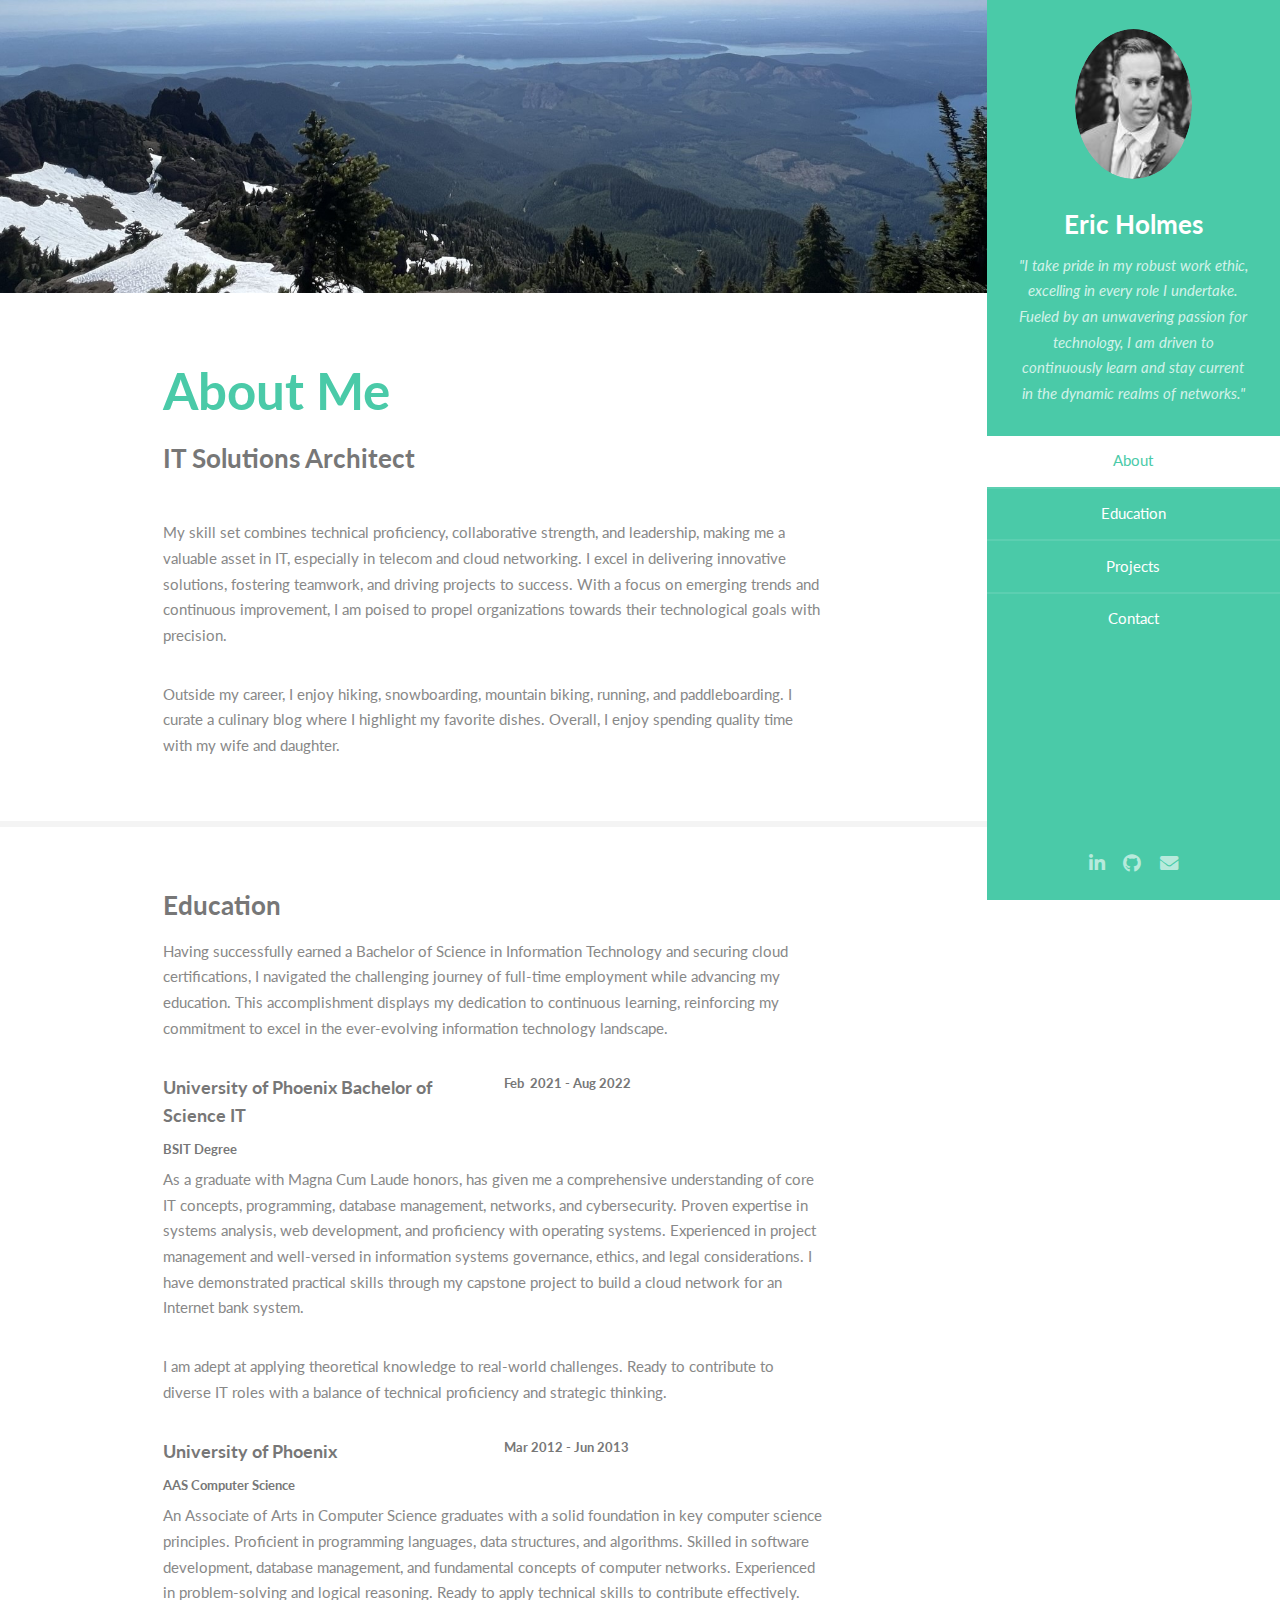
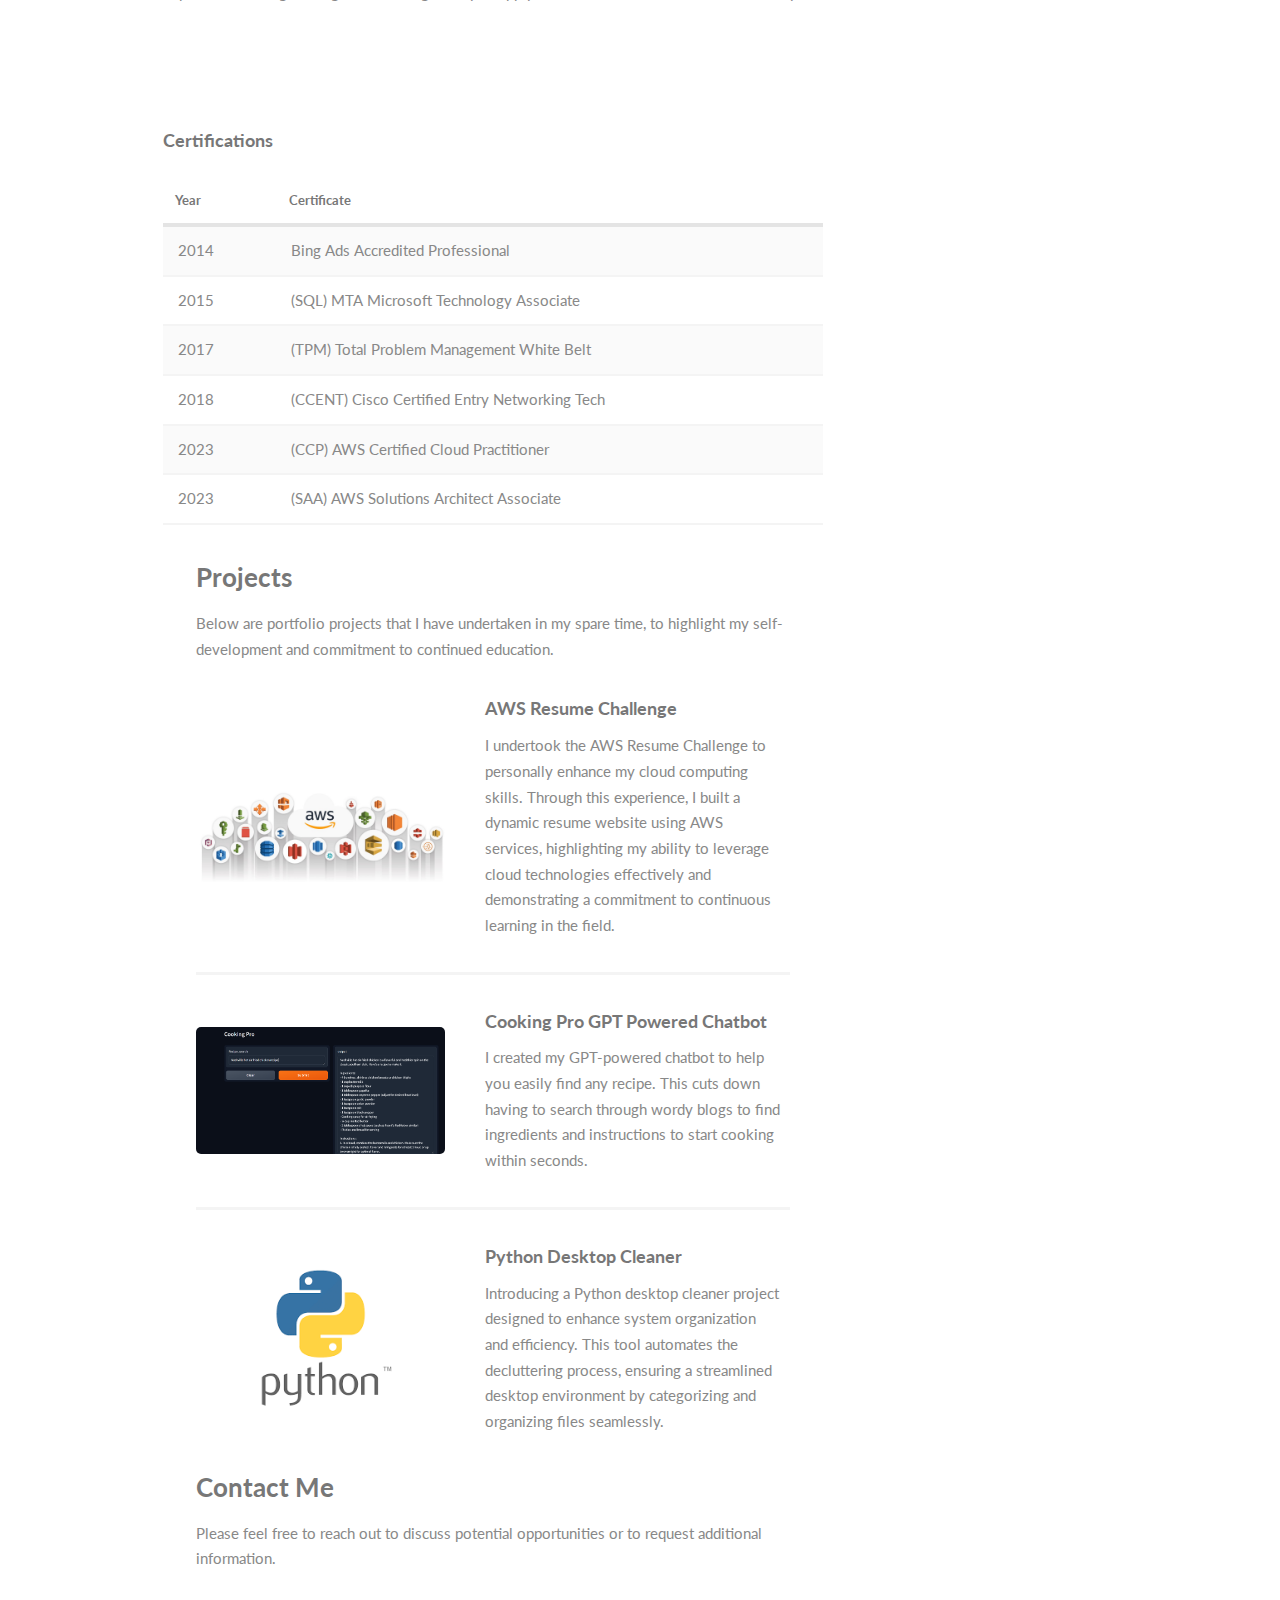
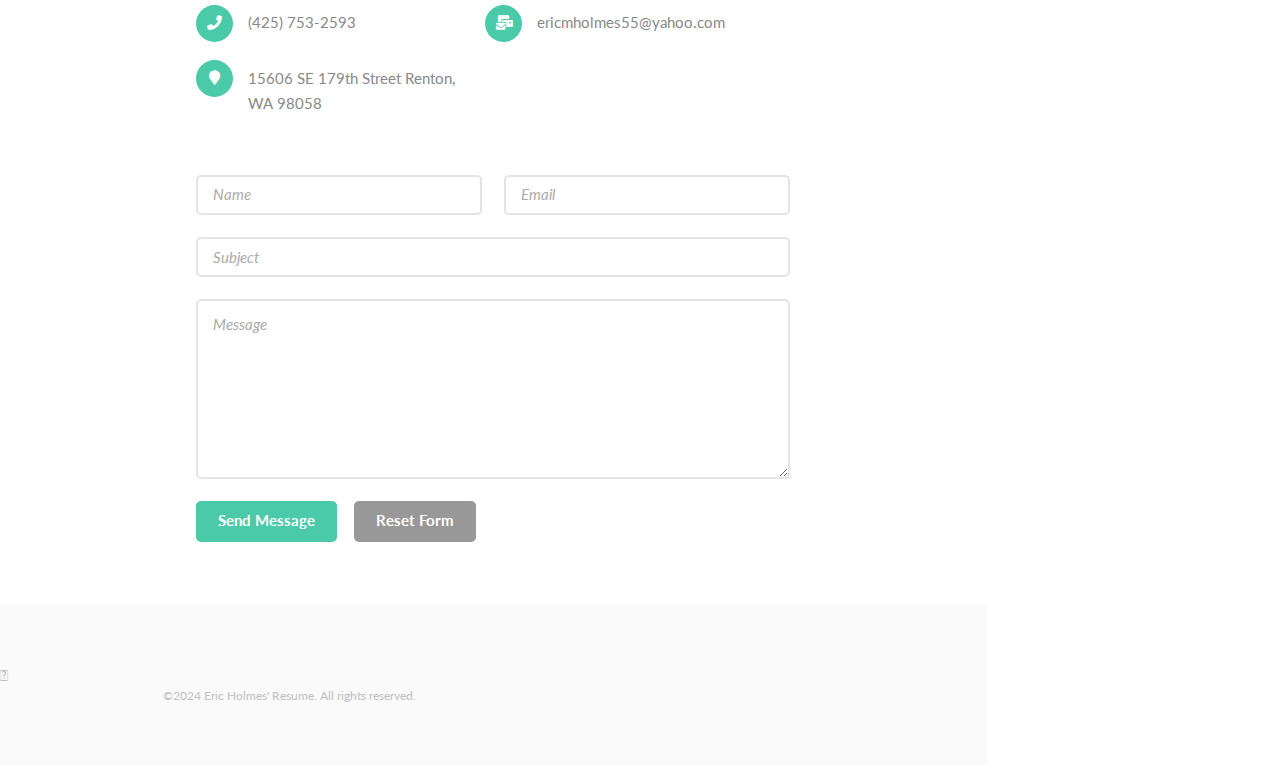
==== commit 18f8ee8d: "new resume commit" ====
--- a/Website/index.html
+++ b/Website/index.html
@@ -3,37 +3,37 @@
 Eric's Resume
 -->
 <html>
-	<head>
-		<title>Eric H Resume</title>
-		<meta charset="utf-8" />
-		<meta name="viewport" content="width=device-width, initial-scale=1, user-scalable=no" />
-		<link rel="stylesheet" href="assets/css/main.css" />
-	</head>
-	<body class="is-preload">
-
-		    <!-- Header -->
-			<section id="header">
-				<header>
-					<span class="image avatar"><img src="images/IMG_2244.JPG" alt="" /></span>
-					<h1 id="logo"><a href="#">Eric Holmes</a></h1>
-					<p>"I take pride in my robust work ethic, excelling in every leadership role I undertake. Fueled by an unwavering passion for technology, I am driven to continuously learn and stay current in the dynamic realms of networks."</p>
-				</header>
-				<nav id="nav">
-					<ul>
-						<li><a href="#one" class="active">About</a></li>
-						<li><a href="#two">Education</a></li>
-						<li><a href="#three">Projects</a></li>
-						<li><a href="#four">Contact</a></li>
-					</ul>
-				</nav>
-				<footer>
-					<ul class="icons">
-						<li><a href="https://www.linkedin.com/in/eric-holmes-67002077/" class="icon brands fa-linkedin-in"><span class="label">LinkedIn</span></a></li>
-						<li><a href="https://github.com/Holm3zkills" class="icon brands fa-github"><span class="label">GitHub</span></a></li>
-						<li><a href="mailto:ericmholmes55@yahoo.com" class="icon solid fa-envelope"><span class="label">Email</span></a></li>
-					</ul>
-				</footer>
-			</section>
+<head>
+    <title>Eric H Resume</title>
+    <meta charset="utf-8" />
+    <meta name="viewport" content="width=device-width, initial-scale=1, user-scalable=no" />
+    <link rel="stylesheet" href="assets/css/main.css" />
+</head>
+<body class="is-preload">
+
+    <!-- Header -->
+    <section id="header">
+        <header>
+            <span class="image avatar"><img src="images/IMG_2244.JPG" alt="" /></span>
+            <h1 id="logo"><a href="#">Eric Holmes</a></h1>
+            <p>"I take pride in my robust work ethic, excelling in every role I undertake. Fueled by an unwavering passion for technology, I am driven to continuously learn and stay current in the dynamic realms of networks."</p>
+        </header>
+        <nav id="nav">
+            <ul>
+                <li><a href="#one" class="active">About</a></li>
+                <li><a href="#two">Education</a></li>
+                <li><a href="#three">Projects</a></li>
+                <li><a href="#four">Contact</a></li>
+            </ul>
+        </nav>
+        <footer>
+            <ul class="icons">
+                <li><a href="https://www.linkedin.com/in/eric-holmes-67002077/" class="icon brands fa-linkedin-in"><span class="label">LinkedIn</span></a></li>
+                <li><a href="https://github.com/Holm3zkills" class="icon brands fa-github"><span class="label">GitHub</span></a></li>
+                <li><a href="mailto:ericmholmes55@yahoo.com" class="icon solid fa-envelope"><span class="label">Email</span></a></li>
+            </ul>
+        </footer>
+    </section>
 
 		<!-- Wrapper -->
 			<div id="wrapper">
@@ -53,8 +53,8 @@
 										<p>IT Solutions Architect</p>
 									</header>
 									
-									<p>My skills encompass a strategic blend of technical proficiency, collaborative prowess, and leadership. This makes me a key asset in the realm of IT, particularly within the dynamic telecom and cloud network domains.</p>
-									<p>Outside my career, I enjoy hiking, snowboarding, mountain biking, running, and paddleboarding. I curate a culinary blog where I highlight the delightful dishes I relish preparing and savoring. Overall, I enjoy spending quality time with my wife and daughter.</p>
+									<p>My skill set combines technical proficiency, collaborative strength, and leadership, making me a valuable asset in IT, especially in telecom and cloud networking. I excel in delivering innovative solutions, fostering teamwork, and driving projects to success. With a focus on emerging trends and continuous improvement, I am poised to propel organizations towards their technological goals with precision.</p>
+									<p>Outside my career, I enjoy hiking, snowboarding, mountain biking, running, and paddleboarding. I curate a culinary blog where I highlight my favorite dishes. Overall, I enjoy spending quality time with my wife and daughter.</p>
 								</div>
 							</section>
 
@@ -133,21 +133,22 @@
 									<p>Below are portfolio projects that I have undertaken in my spare time, to highlight my self-development and commitment to continued education.</p>
 									<div class="features">
 										<article>
-											<a href="#" class="image"><img src="images/Group-169-3.jpg" alt="" /></a>
+											<a href="https://eholm3zkills.hashnode.dev/rising-to-the-aws-cloud-resume-challenge" class="image">
+												<img src="images/Group-169-3.jpg" alt="AWS Blog" /></a>
 											<div class="inner">
 												<h4>AWS Resume Challenge&nbsp;</h4>
 												<p>I undertook the AWS Resume Challenge to personally enhance my cloud computing skills. Through this experience, I built a dynamic resume website using AWS services, highlighting my ability to leverage cloud technologies effectively and demonstrating a commitment to continuous learning in the field.</p>
 											</div>
 										</article>
 										<article>
-											<a href="#" class="image"><img src="images/Cookingpro.PNG" alt="" /></a>
+											<a href="" class="image"><img src="images/Cookingpro.PNG" alt="GPT Chatbot" /></a>
 											<div class="inner">
 												<h4>Cooking Pro  GPT Powered Chatbot&nbsp;</h4>
 												<p>I created my GPT-powered chatbot to help you easily find any recipe. This cuts down having to search through wordy blogs to find ingredients and instructions to start cooking within seconds.</p>
 											</div>
 										</article>
 										<article>
-											<a href="#" class="image"><img src="images/Python.png" alt="" /></a>
+											<a href="https://github.com/Holm3zkills/desktop_cleaner/blob/9863fb84e4c11efdc8faca74d114e27c90c8c930/DesktopCleaner.py" class="image"><img src="images/Python.png" alt="Python Desktop Cleaner" /></a>
 											<div class="inner">
 												<h4>Python Desktop Cleaner&nbsp;</h4>
 												<p>Introducing a Python desktop cleaner project designed to enhance system organization and efficiency. This tool automates the decluttering process, ensuring a streamlined desktop environment by categorizing and organizing files seamlessly.</p>
@@ -536,5 +537,6 @@
 			<script src="assets/js/util.js"></script>
 			<script src="assets/js/main.js"></script>
 			<script src="assets/js/index.js"></script>
+
 	</body>
 </html>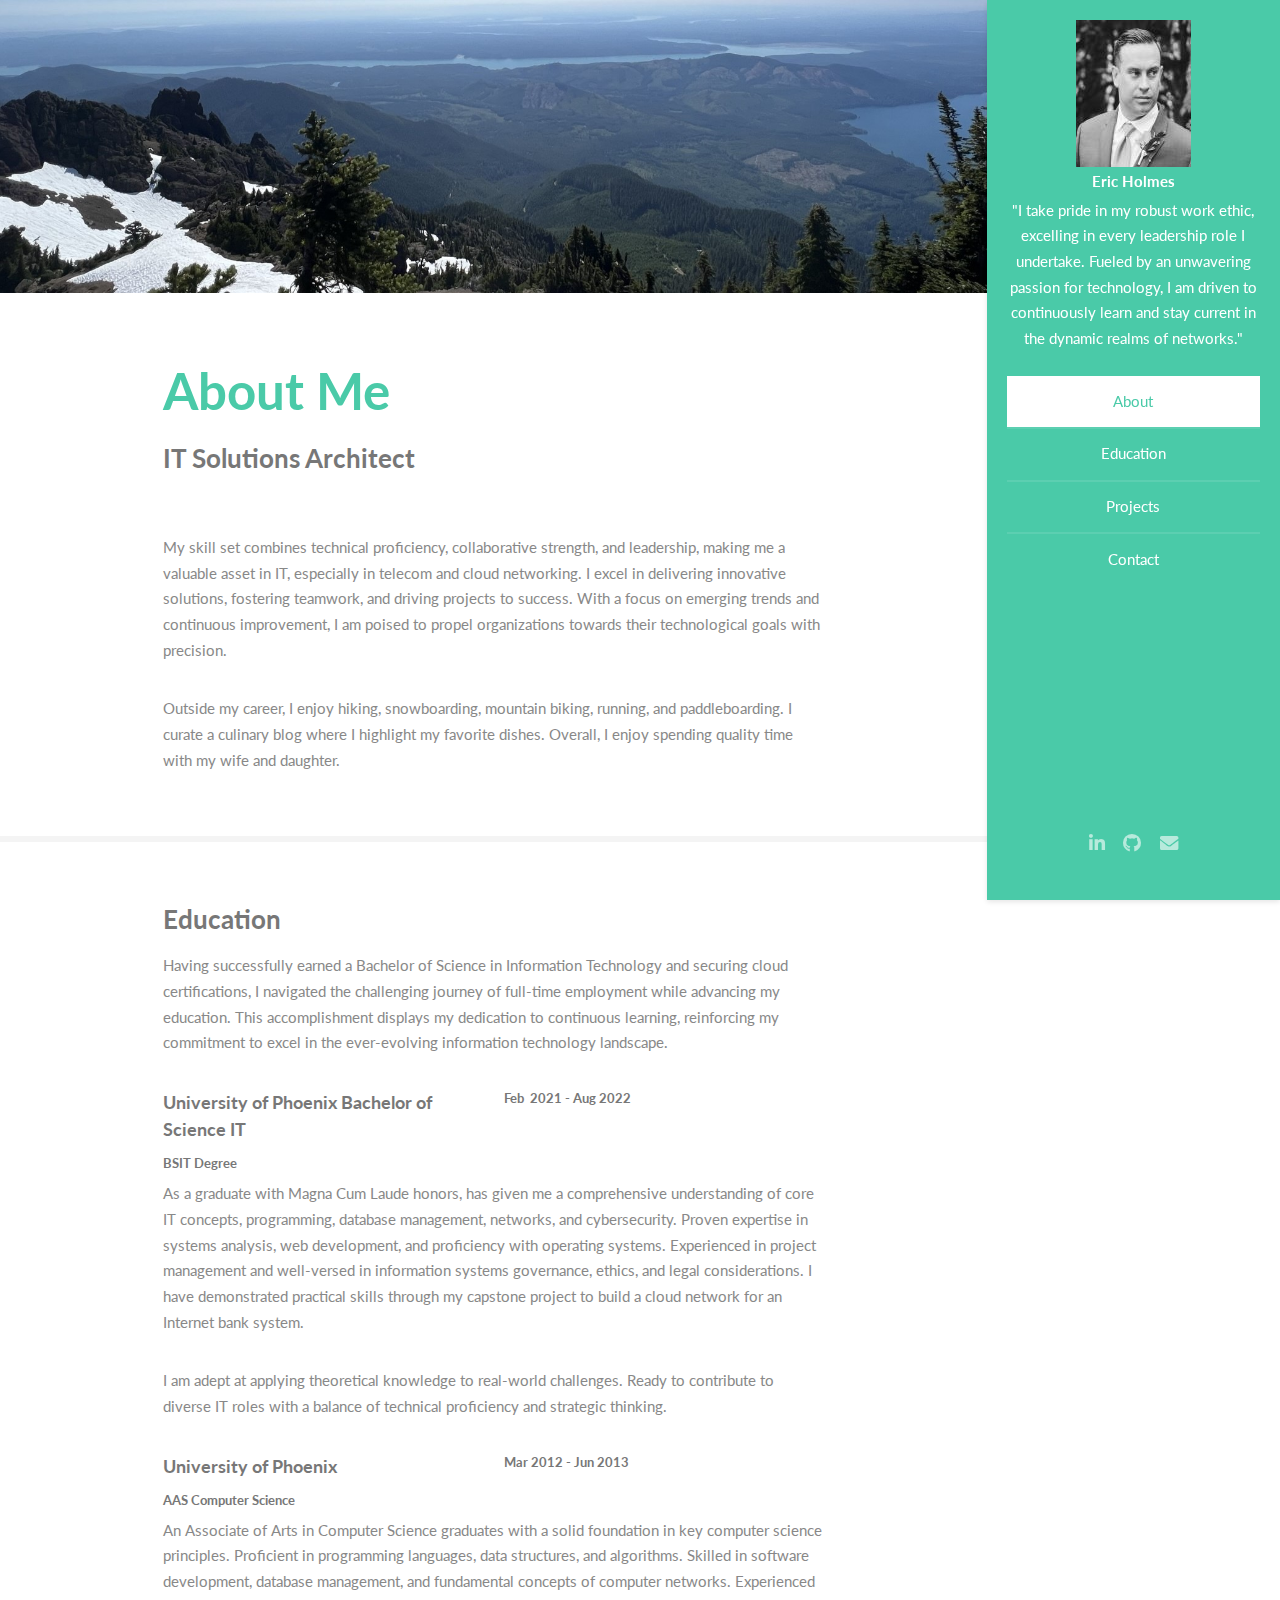
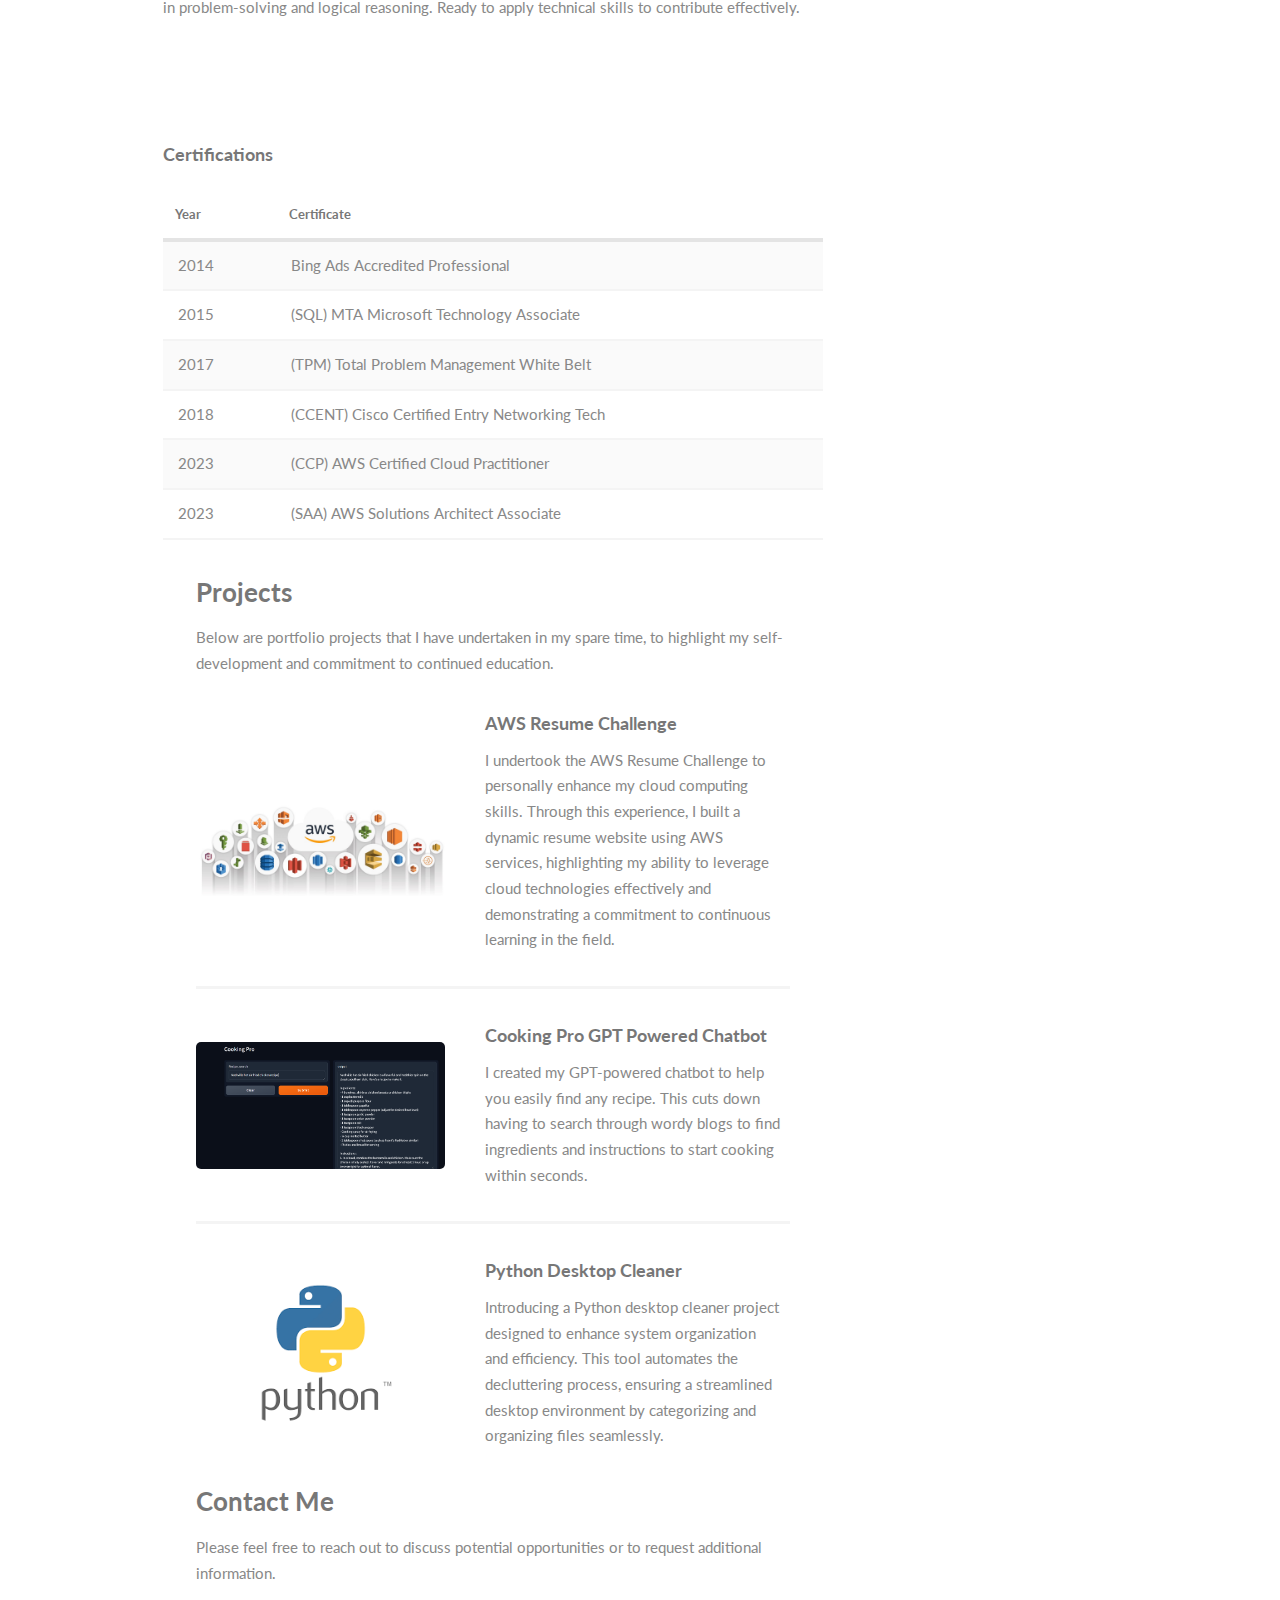
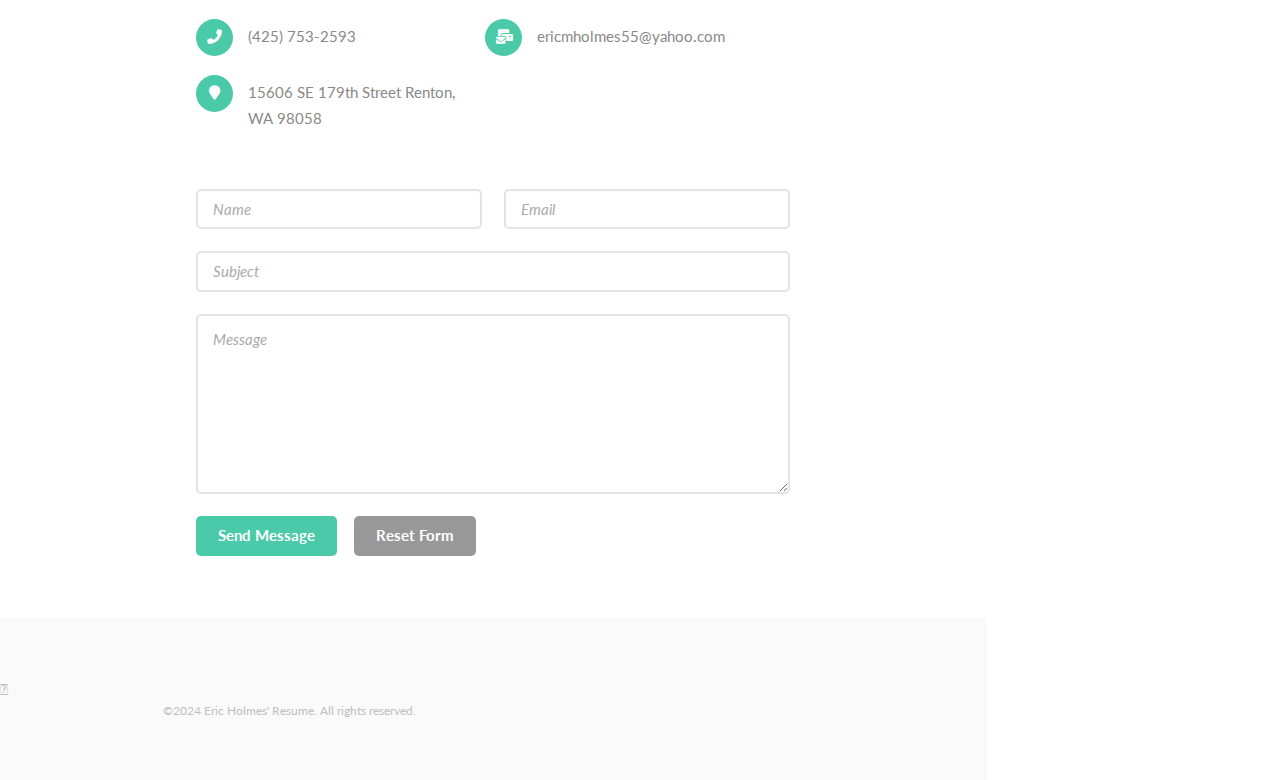
==== commit 06292d17: "new update" ====
--- a/Website/index.html
+++ b/Website/index.html
@@ -4,36 +4,39 @@
 -->
 <html>
 <head>
+	<meta name="viewport" content="width=device-width, initial-scale=1.0">
     <title>Eric H Resume</title>
     <meta charset="utf-8" />
-    <meta name="viewport" content="width=device-width, initial-scale=1, user-scalable=no" />
     <link rel="stylesheet" href="assets/css/main.css" />
 </head>
 <body class="is-preload">
 
-    <!-- Header -->
-    <section id="header">
-        <header>
-            <span class="image avatar"><img src="images/IMG_2244.JPG" alt="" /></span>
-            <h1 id="logo"><a href="#">Eric Holmes</a></h1>
-            <p>"I take pride in my robust work ethic, excelling in every role I undertake. Fueled by an unwavering passion for technology, I am driven to continuously learn and stay current in the dynamic realms of networks."</p>
-        </header>
-        <nav id="nav">
-            <ul>
-                <li><a href="#one" class="active">About</a></li>
-                <li><a href="#two">Education</a></li>
-                <li><a href="#three">Projects</a></li>
-                <li><a href="#four">Contact</a></li>
-            </ul>
-        </nav>
-        <footer>
-            <ul class="icons">
-                <li><a href="https://www.linkedin.com/in/eric-holmes-67002077/" class="icon brands fa-linkedin-in"><span class="label">LinkedIn</span></a></li>
-                <li><a href="https://github.com/Holm3zkills" class="icon brands fa-github"><span class="label">GitHub</span></a></li>
-                <li><a href="mailto:ericmholmes55@yahoo.com" class="icon solid fa-envelope"><span class="label">Email</span></a></li>
-            </ul>
-        </footer>
-    </section>
+ <!-- Header -->
+<header id="header">
+    <div class="avatar">
+        <img src="images/IMG_2244.JPG" alt="Profile Picture">
+    </div>
+    <h1 id="logo"><a href="Eric Holmes">Eric Holmes</a></h1>
+    <p class="bio">
+        "I take pride in my robust work ethic, excelling in every leadership role I undertake. Fueled by an unwavering passion for technology, I am driven to continuously learn and stay current in the dynamic realms of networks."
+    </p>
+    <nav id="nav">
+        <ul>
+            <li><a href="#one" class="active">About</a></li>
+            <li><a href="#two">Education</a></li>
+            <li><a href="#three">Projects</a></li>
+            <li><a href="#four">Contact</a></li>
+        </ul>
+    </nav>
+    <footer>
+        <ul class="icons">
+            <li><a href="https://www.linkedin.com/in/eric-holmes-67002077/" class="icon brands fa-linkedin-in"><span class="label">LinkedIn</span></a></li>
+            <li><a href="https://github.com/Holm3zkills" class="icon brands fa-github"><span class="label">GitHub</span></a></li>
+            <li><a href="mailto:ericmholmes55@yahoo.com" class="icon solid fa-envelope"><span class="label">Email</span></a></li>
+        </ul>
+    </footer>
+</header>
+
 
 		<!-- Wrapper -->
 			<div id="wrapper">
--- a/Website/assets/css/main.css
+++ b/Website/assets/css/main.css
@@ -1,4 +1,14 @@
 @import url("fontawesome-all.min.css");
+@import url("https://fonts.googleapis.com/css?family=Lato:400,400italic,700,700italic|Source+Code+Pro:400");
+
+/*
+	Eric Holmes Personal Portfolio Resume
+*/
+
+html, body, div, span, applet, object,
+iframe, h1, h2, h3, h4, h5, h6, p, blockquote,
+pre, a, abbr, acronym, address, big, cite,
+code, del, dfn, em, img, ins, kbd, q, s, samp,@import url("fontawesome-all.min.css");
 @import url("https://fonts.googleapis.com/css?family=Lato:400,400italic,700,700italic|Source+Code+Pro:400");
 
 /*
@@ -29,6 +39,58 @@
 
 body {
 	line-height: 1;
+}@import url("fontawesome-all.min.css");
+@import url("https://fonts.googleapis.com/css?family=Lato:400,400italic,700,700italic|Source+Code+Pro:400");
+
+/*
+	Eric Holmes Personal Portfolio Resume
+*/
+
+html, body, div, span, applet, object,
+iframe, h1, h2, h3, h4, h5, h6, p, blockquote,
+pre, a, abbr, acronym, address, big, cite,
+code, del, dfn, em, img, ins, kbd, q, s, samp,
+small, strike, strong, sub, sup, tt, var, b,
+u, i, center, dl, dt, dd, ol, ul, li, fieldset,
+form, label, legend, table, caption, tbody,
+tfoot, thead, tr, th, td, article, aside,
+canvas, details, embed, figure, figcaption,
+footer, header, hgroup, menu, nav, output, ruby,
+section, summary, time, mark, audio, video {
+	margin: 0;
+	padding: 0;
+	border: 0;
+	font-size: 100%;
+	font: inherit;
+	vertical-align: baseline;}
+
+article, aside, details, figcaption, figure,
+footer, header, hgroup, menu, nav, section {
+	display: block;}
+
+body {
+	line-height: 1;
+}
+small, strike, strong, sub, sup, tt, var, b,
+u, i, center, dl, dt, dd, ol, ul, li, fieldset,
+form, label, legend, table, caption, tbody,
+tfoot, thead, tr, th, td, article, aside,
+canvas, details, embed, figure, figcaption,
+footer, header, hgroup, menu, nav, output, ruby,
+section, summary, time, mark, audio, video {
+	margin: 0;
+	padding: 0;
+	border: 0;
+	font-size: 100%;
+	font: inherit;
+	vertical-align: baseline;}
+
+article, aside, details, figcaption, figure,
+footer, header, hgroup, menu, nav, section {
+	display: block;}
+
+body {
+	line-height: 1;
 }
 
 ol, ul {
@@ -69,7 +131,6 @@
 	-ms-appearance: none;
 	appearance: none;
 }
-
 /* Basic */
 
 	html {
@@ -1752,15 +1813,34 @@
 
 /* Section/Article */
 
-	section.special, article.special {
-		text-align: center;
-	}
-
-	header p {
-		color: #aaa;
-		position: relative;
-		margin: 0 0 1.6875em 0;
-	}
+/* Existing CSS code for the header */
+#header {
+    position: fixed;
+    top: 0;
+    right: 0;
+    padding: 20px;
+    background-color: #4acaa8; /* Adjust as needed */
+    box-shadow: 0 2px 5px rgba(0, 0, 0, 0.1); /* Optional: Add shadow for visual separation */
+    z-index: 1000; /* Ensure the header appears above other content */
+    text-align: right; /* Align content to the right */
+    max-width: 300px; /* Adjust the maximum width as needed */
+    width: 100%; /* Ensure header fills the width of the viewport */
+    box-sizing: border-box; /* Include padding and border in the width calculation */
+    color: #ffffff; /* Set text color to white */
+}
+
+/* New CSS code for header p */
+#header p {
+    color: #ffffff; /* Set text color to white */
+    position: relative;
+    margin: 0 0 1.6875em 0;
+}
+
+/* New CSS code for sections and articles */
+section.special, article.special {
+    text-align: center;
+}
+
 
 	header h2 + p {
 		font-size: 1.25em;
@@ -2702,10 +2782,11 @@
 		color: #d2f2e9;
 		height: 100%;
 		overflow-y: auto;
+		max-height: 100vh;
 		position: fixed;
 		text-align: center;
 		top: 0;
-		width: 23em;
+		width: vw;
 		right: 0;
 	}
 
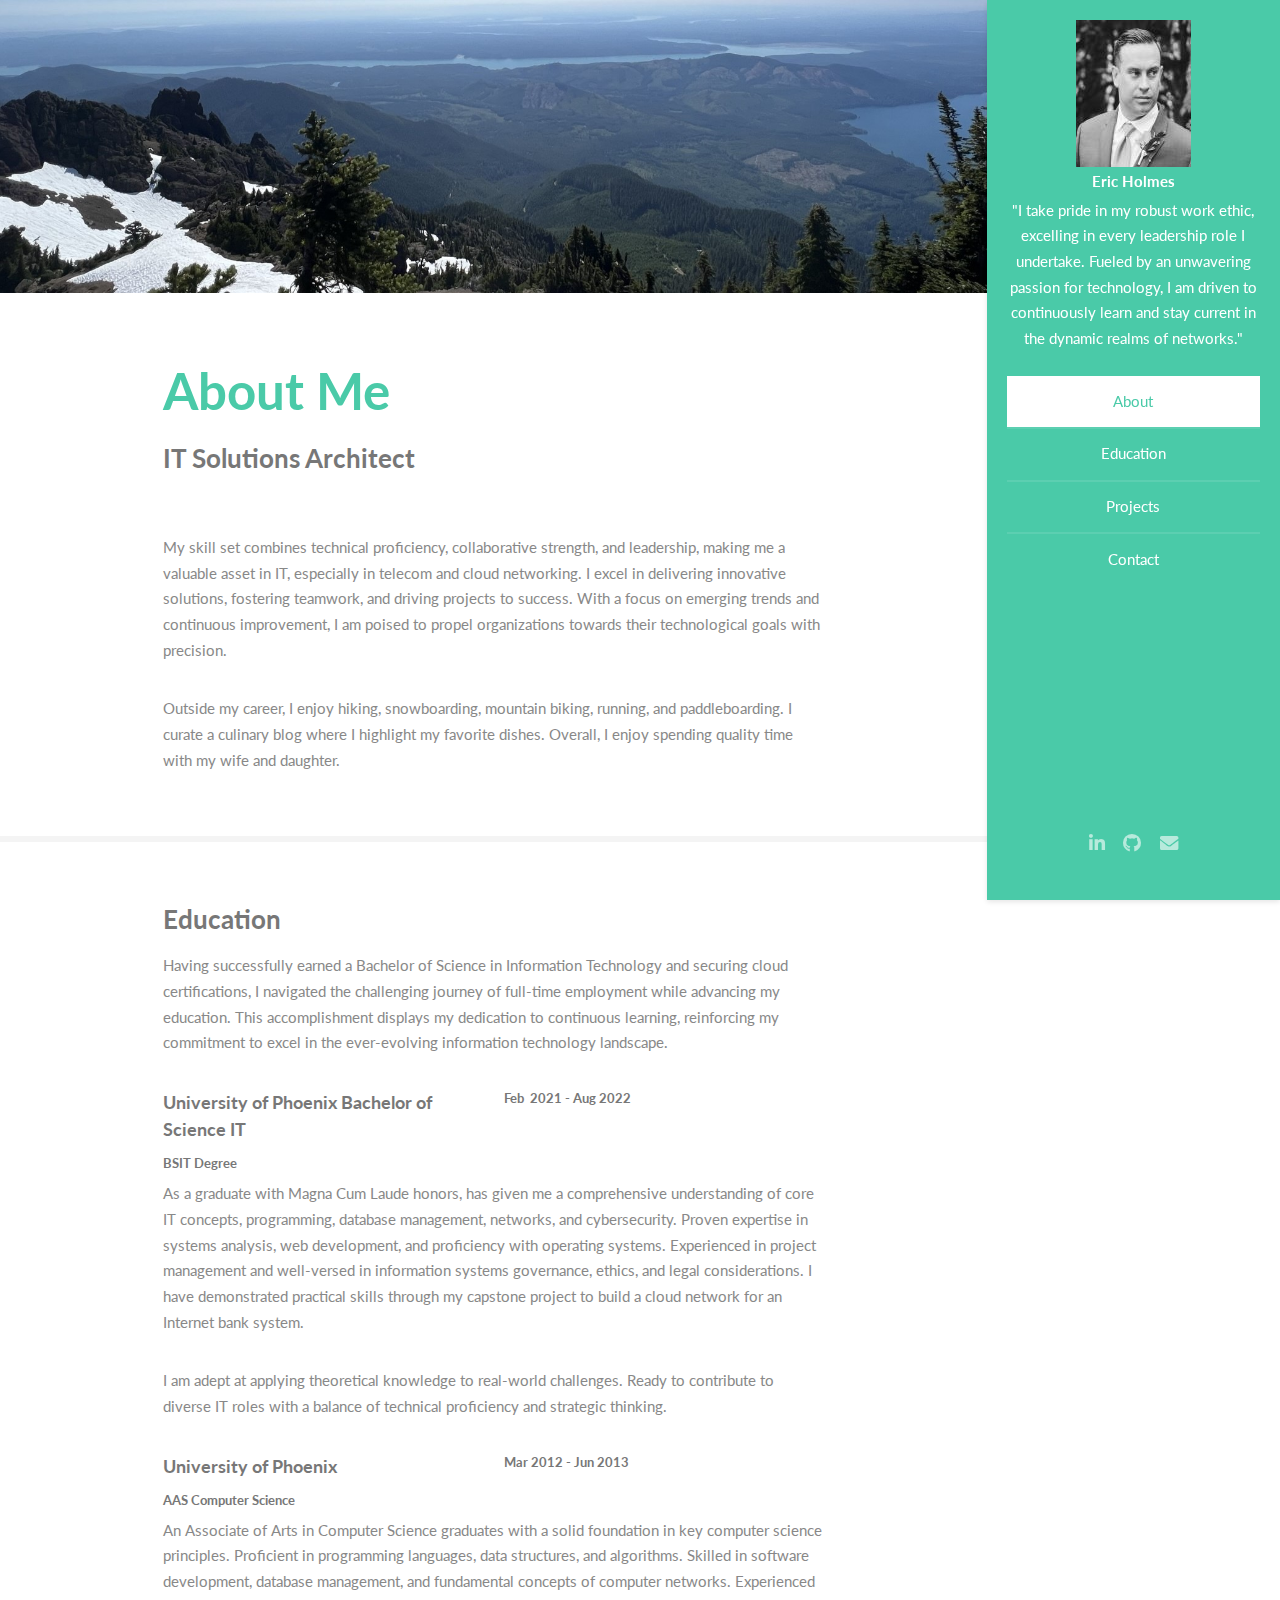
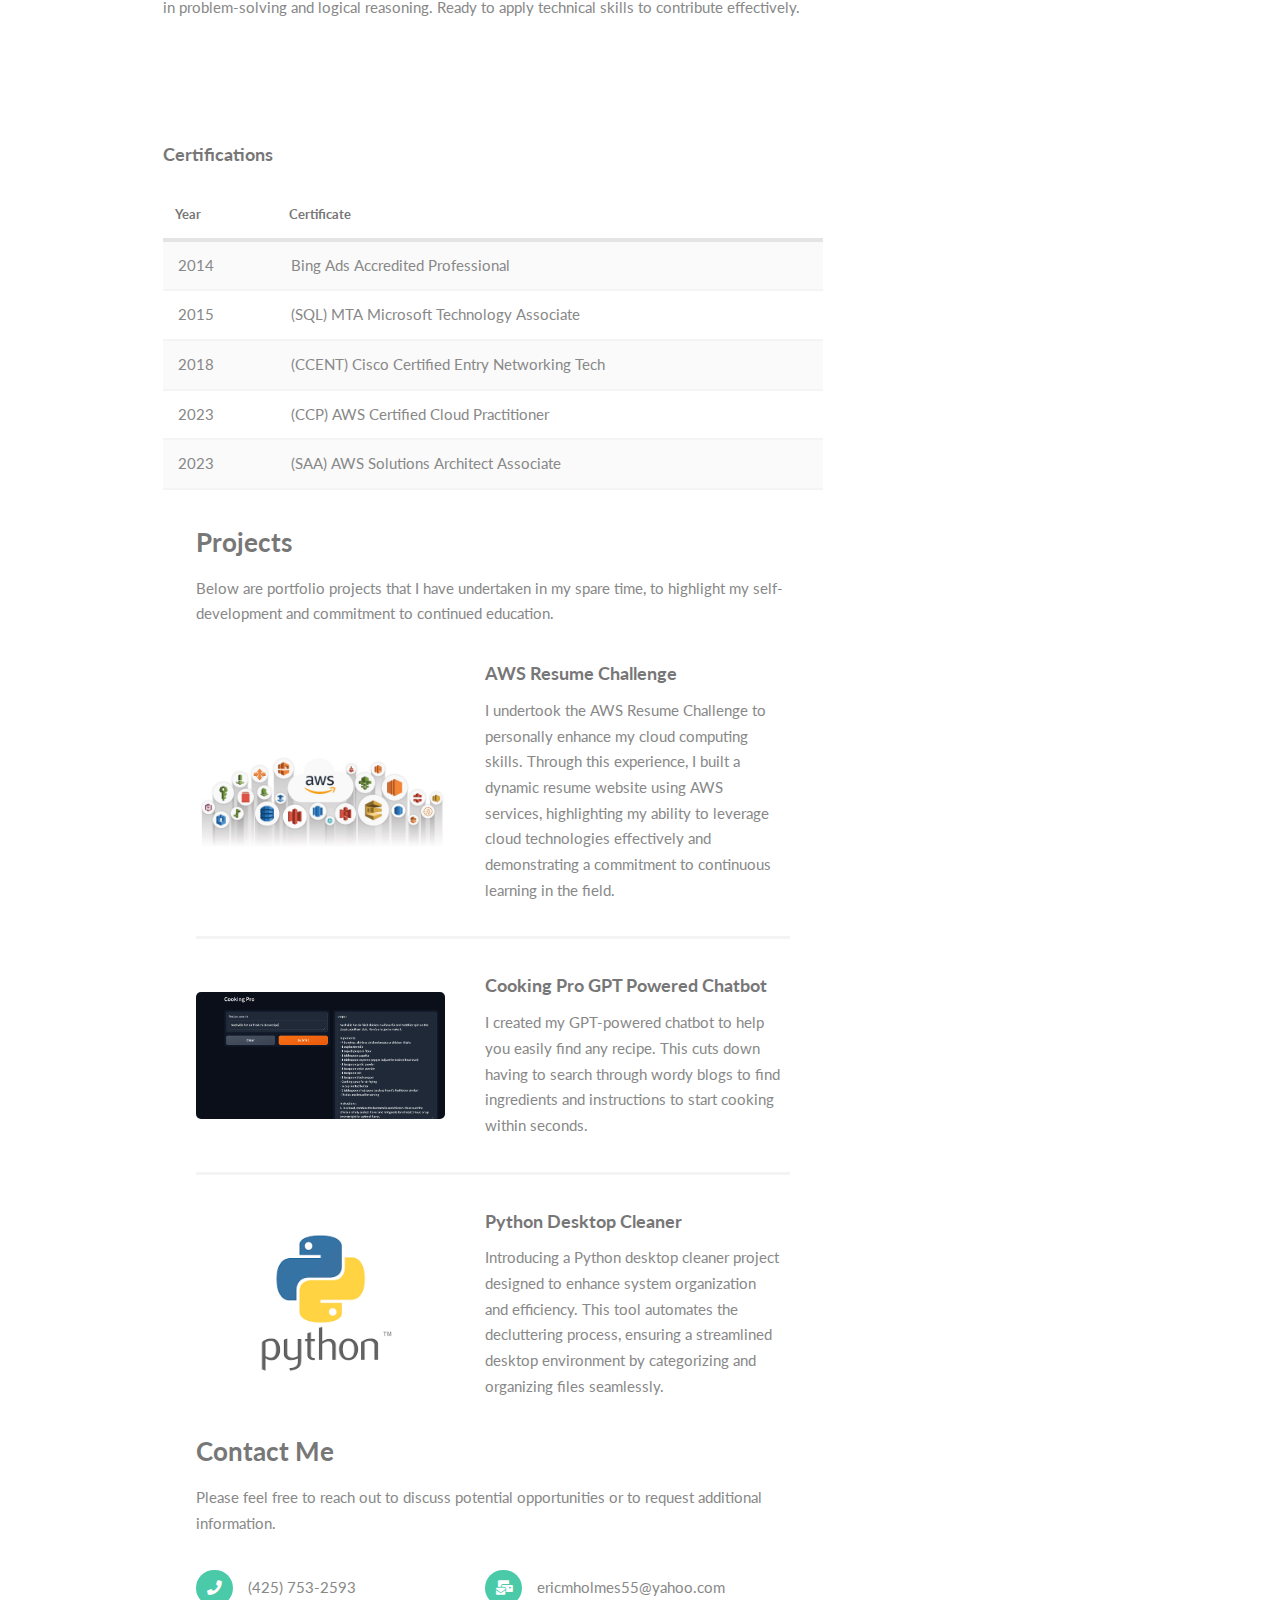
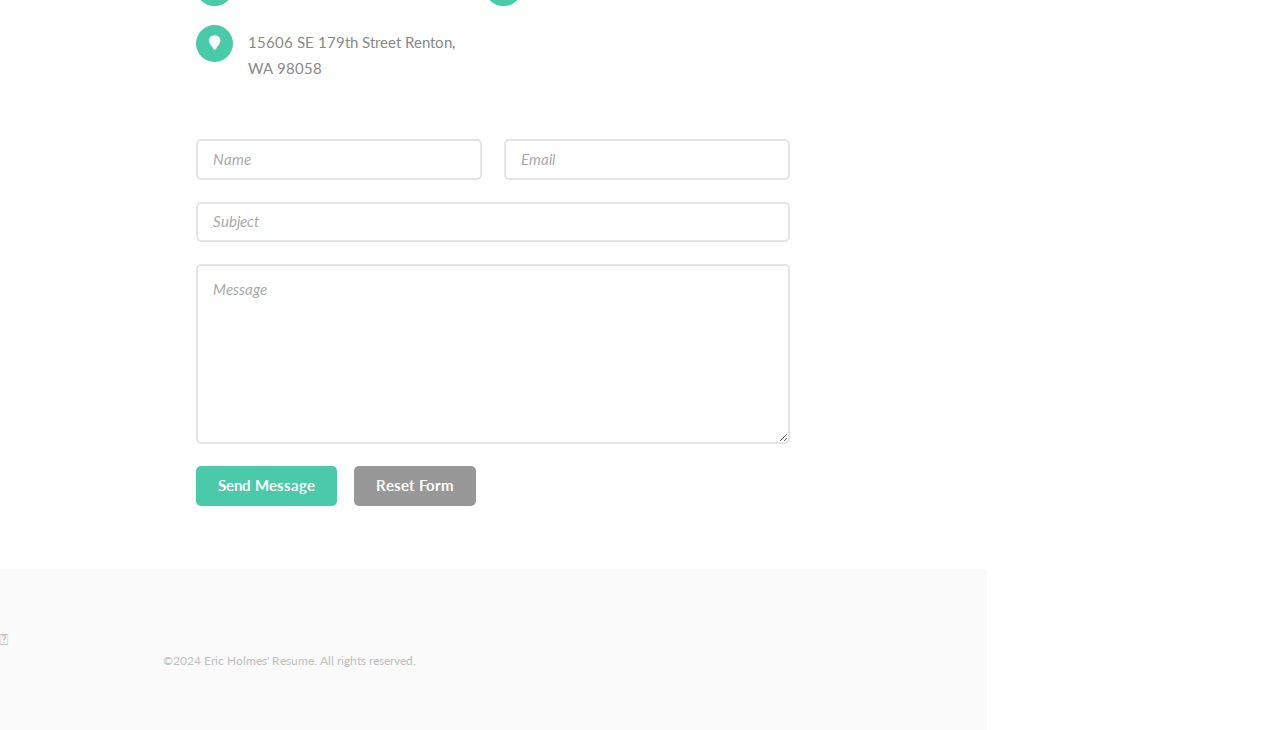
==== commit 4ee61d11: "new commit" ====
--- a/Website/index.html
+++ b/Website/index.html
@@ -108,10 +108,6 @@
 													<tr>
 														<td>&nbsp;2015 </td>
 														<td>&nbsp;(SQL) MTA Microsoft Technology Associate</td>
-													</tr>
-													<tr>
-														<td>&nbsp;2017 </td>
-														<td>&nbsp;(TPM) Total Problem Management White Belt </td>
 													</tr>
 													<tr>
 														<td>&nbsp;2018 </td>
